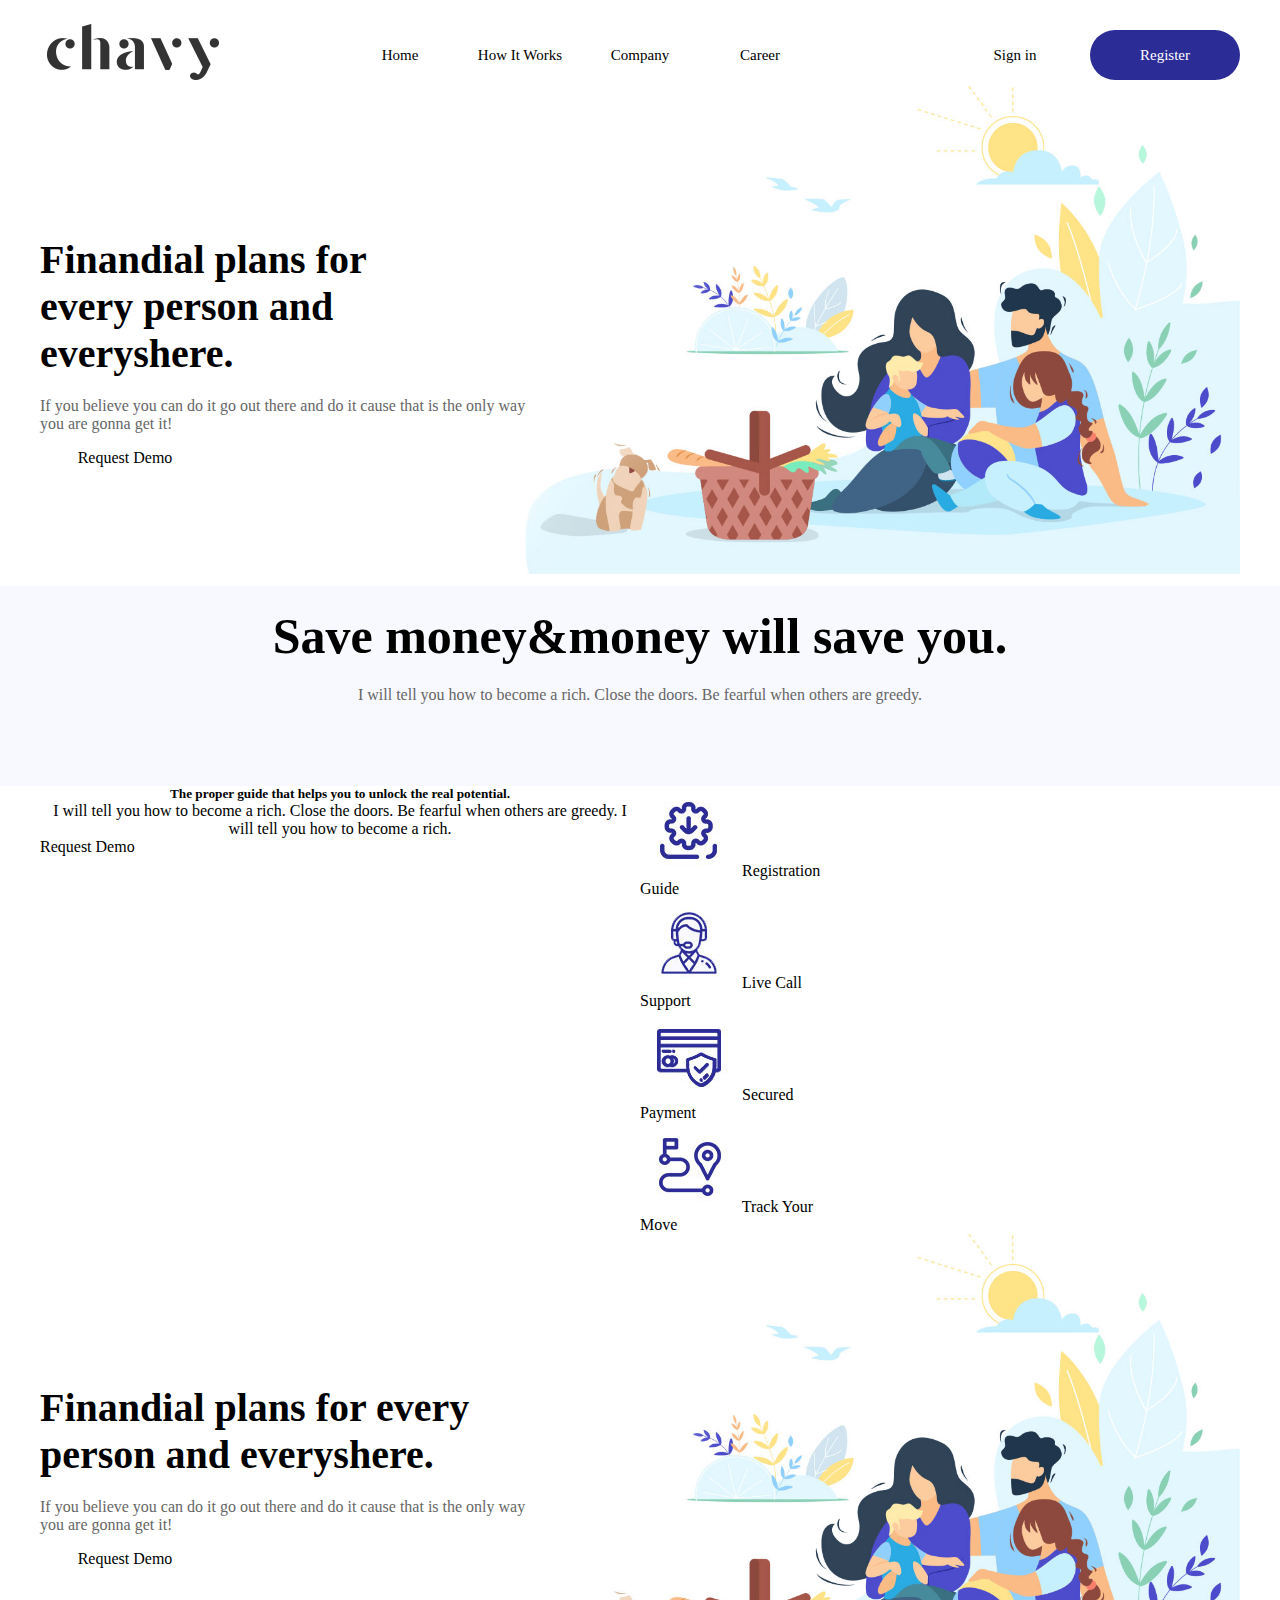
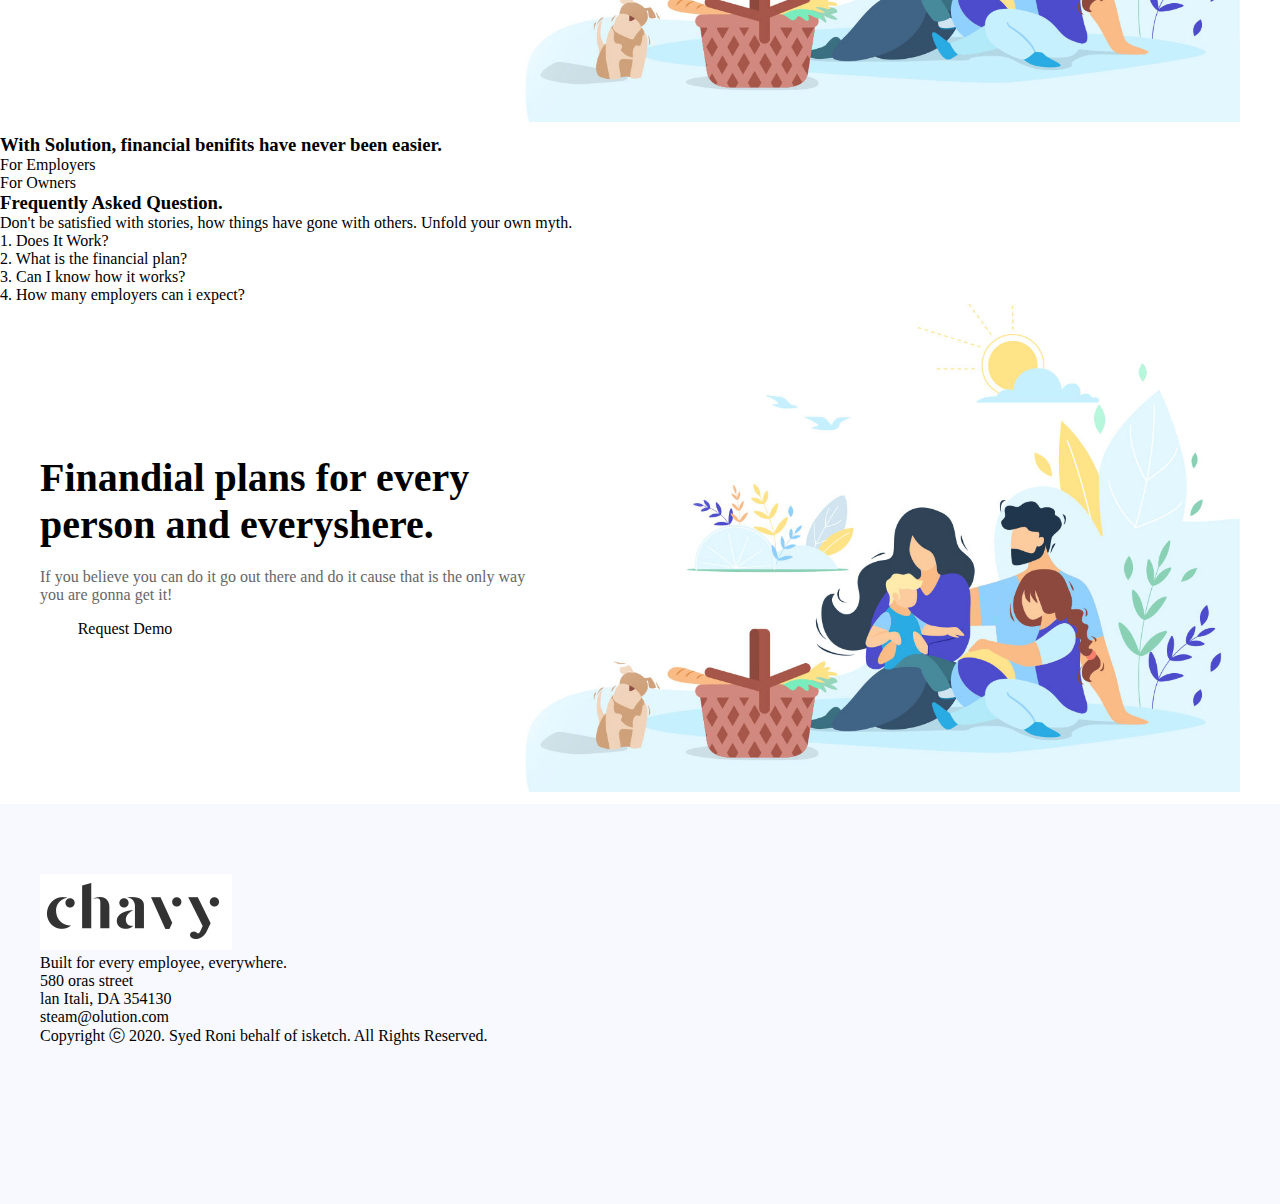
==== 02chavy/index.html @ aaeafa7c "chavy" ====
<!DOCTYPE html>
<html lang="ko">
<head>
	<meta http-equiv="X-UA-Compatible" content="IE=Edge">
	<meta charset="UTF-8">
	<title>chavy</title>
	<link rel="stylesheet" href="css/reset.css">
	<link rel="stylesheet" href="css/jquery.bxslider.css">
	<script src="js/jquery-3.1.1.min.js"></script>
	<script src="js/jquery.bxslider.js"></script>
	<script>
		$(document).ready(function(){
			$(".slider").bxSlider({
				auto:true,pager:false,controls:false,
			});
		});
	</script>
	<style>
		/*header*/
		header#header{width: 1200px;margin:0 auto;padding-top:15px;}
		.logo{width: 180px;background-image: url(images/logo.png);background-repeat:no-repeat;padding:0 auto;float:left;}
		.logo a{display:block;line-height:71px;text-indent:-9999px;}
		.gnb .menu{width: 600px;height: 50px;margin: 0 auto;float:left;margin-left:120px;}
		.gnb .menu li{float:left;width: 20%;font-size:15px;}
		.gnb .menu,.gnb .login a{display:block; text-align:center; line-height:50px;}
		.gnb .menu,.gnb .login{padding-top:15px;}
		.gnb .login{width: 300px;float:left;}
		.gnb .login li{float:left;width:50%;height: 30px;font-size:15px;}
		.gnb ul .login li:last-child{margin-right:0;}
		.gnb .login a{width: 100%;height: 50px;display: block;text-align: center;line-height:50px;border-radius:35px;}
		.login .btnTwo{background:#2C2C96;color:white; }
		.gnb .menu li:hover{color:#fff; font-weight: bolder;text-decoration:underline }
		.gnb .login a:hover{background-color:#2C2C96;color:white;}
		.login a.btnTwo:active{background-color:red}
		
		/*bxslider*/
		.bx-wrapper{
	    -moz-box-shadow:none;-webkit-box-shadow: none; box-shadow:none; border:0 none;margin-bottom:0;}
	.sliderWrap img{/*이미지 수정 or 100% */}
	    .sliderWrap{}
	    .sliderWrap .txtWrap{width: 1200px;height: 500px;margin:0 auto;position: relative;}
	    .sliderWrap .slider li{overflow:hidden;}
	    .sliderWrap img{position: absolute;_left:50%;}
	    .sliderWrap .txt{position: absolute;top: 150px;width: 500px;}
	    .sliderWrap h3{font-size:2.5em;margin-bottom:20px;}
	    .sliderWrap .txt p{color:#666;}
	    .sliderWrap .txt a{width:170px;display:block;text-align:center;line-height:50px;border-radius:35px;}
	    .sliderWrap .txt a:hover{background-color:indigo;color:white;}

		/*style
	.visual{}
	.visual .view{width: 1100px; margin:0 auto; position: relative;height: 700px;}
	.visual .slider li{overflow:hidden;}
	.visual .slider img .img{position: absolute;left:50%;}
	.visual .visualTxt{position: absolute;top: 150px;width: 500px;}
	.vixual .visualTwt h3{font-size:2.5em;margin-bottom:20px;}
	.vixual .visualTwt p{margin-bottom:20px;}
	.vixual .visualTwt a{display:block;width: 200px;height: 60px;background:#f00;color:white;border-radius:40px;text-align: center;line-height: 60px;}

    div class="visual">
	<div class="slider">
		<li> <!-- W 100% -->
			<div class="view">
				<img src="" alt="" class="img">
				<div class="visualTxt">
					<h3></h3>
					<p></p>
					<a href="#" class=btn>request</a>
				</div>
			</div>
		</li>
		<li> <!-- W 100% -->
			<div class="view">
				<img src="" alt="" class="img">
			</div>
		</li>
	</div>
   </div> */
 

		
		/*sliderdown*/
		.sliderdown{width: 100%;height: 200px;background-color: #f8f9ff;margin:0 auto;top:0;}
		.sliderdown h5{font-size:50px;text-align: center;line-height: 100px}
		.sliderdown p{text-align: center;color:#666;}
		
		/*main*/
		.main{width: 1200px;margin:0 auto;}
		.main .maintxt{width: 600px;float:left;}
		.main .maintxt h5{text-align:center;}
		.main .maintxt p{text-align:center;}
		.main .mainimg{width: 600px;float:right;}
		.main .mainimg li{}
		.main .mainimg img{} 

		/*foorter*/
		.footer{width: 100%;height: 400px;background-color: #f8f9ff;}
		.footerWrap{width: 1200px;margin:0 auto;padding-top:70px;bottom:0;}
		.footerlogo{width: 600px;}
		.footermenu{width: 600px;}

	</style>
</head>
<body>
	<header id="header">
		<nav class="gnb clearfix">
			<h1 class="logo"><a href="#">chavy</a></h1>
			<ul class="menu clearfix">
				<li><a href="#">Home</a></li>
				<li><a href="#">How It Works</a></li>
				<li><a href="#">Company</a></li>
				<li><a href="#">Career</a></li>
			</ul>
			<ul class="login clearfix">
				<li><a href="#" class="btn">Sign in</a></li>
				<li><a href="#" class="btnTwo">Register</a></li>
			</ul>
		</nav>
	</header>
	
	<div class="sliderWrap">
		<ul class="slider">
			<li>
				<div class="txtWrap">
					<img src="images/bximg01.jpg" alt="">
					<div class="txt">
						<h3>Finandial plans for <br>every person and<br>everyshere.</h3>
						<p>If you believe you can do it go out there and do it cause that is the only way you are gonna get it!</p>
						<a href="#" class=>Request Demo</a>
					</div>
				</div>
			</li>	
			<li>
				<div class="txtWrap">
					<img src="images/bximg02.jpg" alt="">
					<div class="txt">
						<h3>A goal without plan<br> just a wish for you.</h3>
						<p>Go beyond thos paycheck with are solution to employees the guidanc they want.</p>
						<a href="#">Explore Product</a>
					</div>
				</div>
			</li>
			<li>
				<div class="txtWrap">
					<img src="images/bximg03.jpg" alt="">
					<div class="txt">
						<h3>Financial planning is about <br> more than just good advice <br> or investment retuns.</h3>
						<p>Go beyond the paycheck with solution to give your employees the guidance they want and need.</p>
						<a href="#">Request a Demo</a>
					</div>
				</div>
			</li>
		</ul>
	</div>

	


	<div class="sliderdown clearfix">
		<h5>Save money&money will save you.</h5>
		<p>I will tell you how to become a rich. Close the doors. Be fearful when others are greedy.</p>
	</div>

	<div class="main clearfix">
		<div class="maintxt">
			<h5>The proper guide that helps you to unlock the real potential.</h5>
			<p>I will tell you how to become a rich. Close the doors. Be fearful when others are greedy. I will tell you how to become a rich.</p>
			<div class="mainbtn"><a href="#">Request Demo</a></div>
		</div>
		<div class="mainimg">
			<ul class="clearfix">
				<li>
					<img src="images/icon01.jpg" alt="">
					<a href="#">Registration <br>Guide</a>
				</li>
				<li>
					<img src="images/icon02.jpg" alt="">
					<a href="#">Live Call <br> Support</a>
				</li>
				<li>
					<img src="images/icon03.jpg" alt="">
					<a href="#">Secured <br> Payment</a>
				</li>
				<li>
					<img src="images/icon04.jpg" alt="">
					<a href="#">Track Your <br> Move</a>
				</li>
			</ul>
		</div>
	</div>

	<div class="sliderWrap">
		<ul class="slider ">
			<li>
				<div class="txtWrap">
					<img src="images/bximg01.jpg" alt="">
					<div class="txt">
						<h3>Finandial plans for every person and everyshere.</h3>
						<p>If you believe you can do it go out there and do it cause that is the only way you are gonna get it!</p>
						<a href="#">Request Demo</a>
					</div>
				</div>
			</li>	
			<li>
				<div class="txtWrap">
					<img src="images/bximg02.jpg" alt="">
					<div class="txt">
						<h3>A goal without plan just a wish for you.</h3>
						<p>Go beyond thos paycheck with are solution to employees the guidanc they want.</p>
						<a href="#">Explore Product</a>
					</div>
				</div>
			</li>
			<li>
				<div class="txtWrap">
					<img src="images/bximg03.jpg" alt="">
					<div class="txt">
						<h3>Financial planning is about more than just good advice or investment retuns.</h3>
						<p>Go beyond the paycheck with solution to give your employees the guidance they want and need.</p>
						<a href="#">Request a Demo</a>
					</div>
				</div>
			</li>
		</ul>
	</div>

	<div class="mainTwo">
		<h3>With Solution, financial benifits have never been easier.</h3>
		<ul>
			<li><a href="#">For Employers</a></li>
			<li><a href="#">For Owners</a></li>
		</ul>
	</div>

	<div class="question">
		<h3>Frequently Asked Question.</h3>
		<p>Don't be satisfied with stories, how things have gone with others. Unfold your own myth.</p>
		<ul class="list">
			<li><a href="#">1. Does It Work?</a></li>
			<li><a hr ef="#">2. What is the financial plan?</a></li>
			<li><a href="#">3. Can I know how it works?</a></li>
			<li><a href="#">4. How many employers can i expect?</a></li>
		</ul>
	</div>

	<div class="sliderWrap">
		<ul class="slider ">
			<li>
				<div class="txtWrap">
					<img src="images/bximg01.jpg" alt="">
					<div class="txt">
						<h3>Finandial plans for every person and everyshere.</h3>
						<p>If you believe you can do it go out there and do it cause that is the only way you are gonna get it!</p>
						<a href="#">Request Demo</a>
					</div>
				</div>
			</li>	
			<li>
				<div class="txtWrap">
					<img src="images/bximg02.jpg" alt="">
					<div class="txt">
						<h3>A goal without plan just a wish for you.</h3>
						<p>Go beyond thos paycheck with are solution to employees the guidanc they want.</p>
						<a href="#">Explore Product</a>
					</div>
				</div>
			</li>
			<li>
				<div class="txtWrap">
					<img src="images/bximg03.jpg" alt="">
					<div class="txt">
						<h3>Financial planning is about more than just good advice or investment retuns.</h3>
						<p>Go beyond the paycheck with solution to give your employees the guidance they want and need.</p>
						<a href="#">Request a Demo</a>
					</div>
				</div>
			</li>
		</ul>
	</div>

	<div class="footer">
		<div class="footerWrap">
			<div class="footerlogo">
				<img src="images/logo.png" alt="">
				<p>Built for every employee, everywhere.</p>
				<p>580 oras street <br>
					lan Itali, DA 354130 <br>steam@olution.com </p>
			</div>
			<div class="footermemu">	

			</div>
			<div class="copy">
				<p>Copyright ⓒ 2020. Syed Roni behalf of isketch. All Rights Reserved.</p>
			</div>
		</div>	
	</div>
</body>
</html>
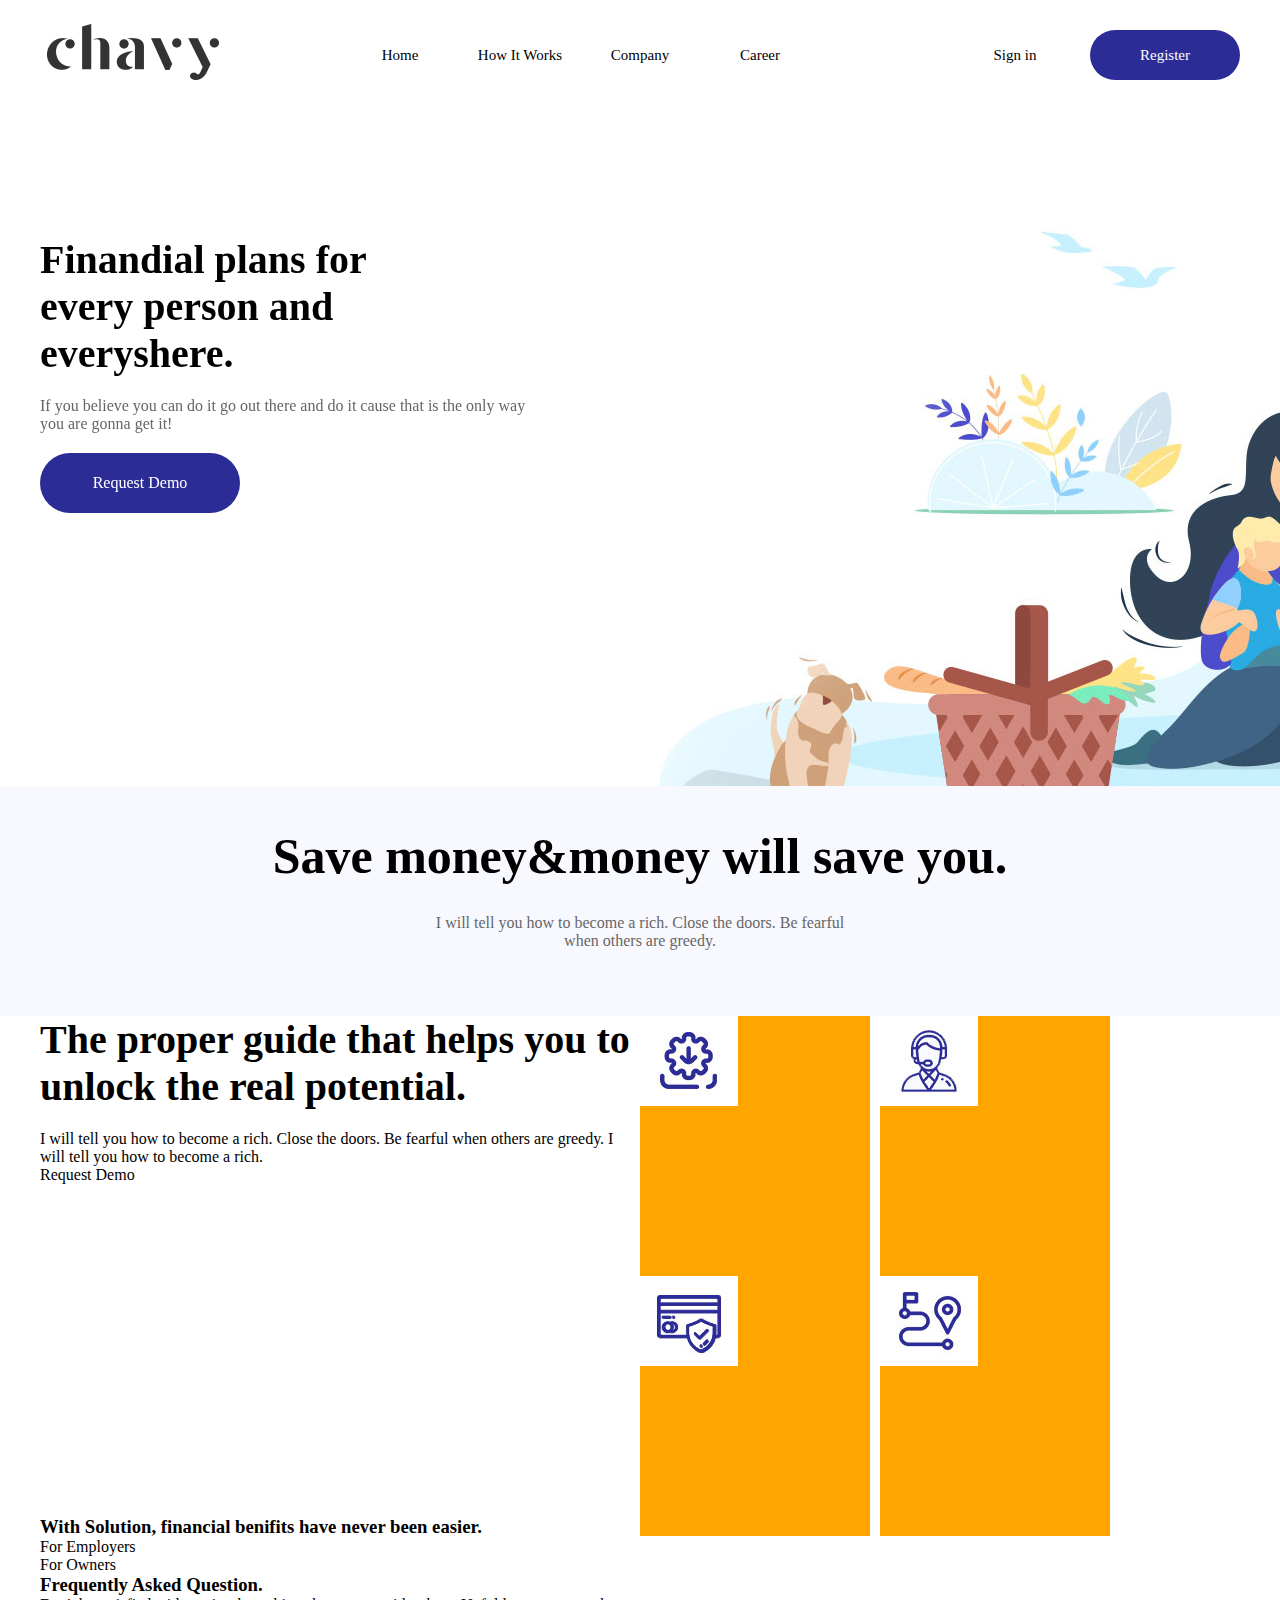
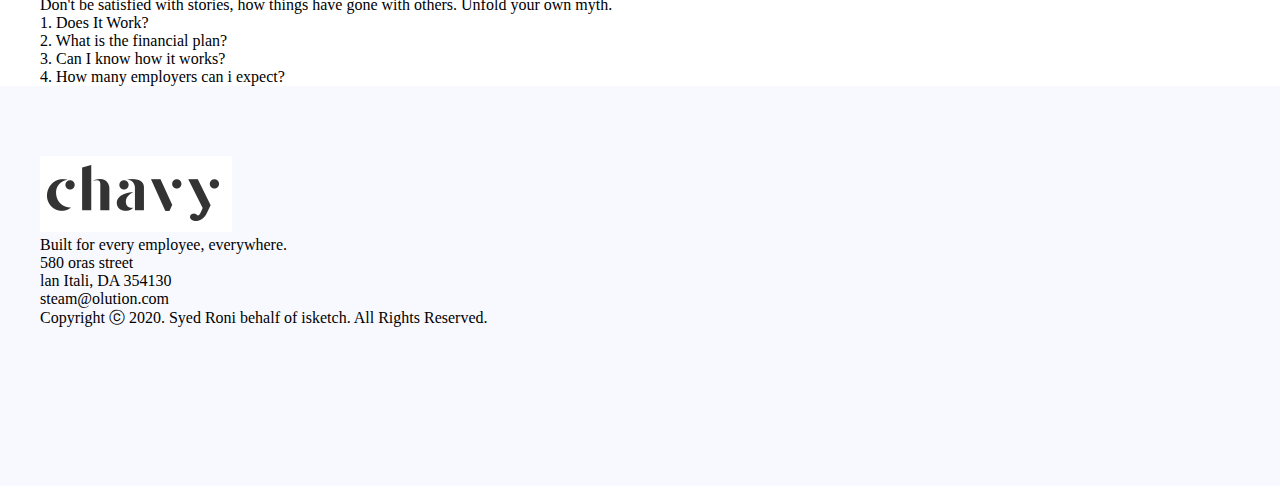
==== commit 2cfab2b8: "chavy" ====
--- a/02chavy/index.html
+++ b/02chavy/index.html
@@ -36,62 +36,37 @@
 		/*bxslider*/
 		.bx-wrapper{
 	    -moz-box-shadow:none;-webkit-box-shadow: none; box-shadow:none; border:0 none;margin-bottom:0;}
-	.sliderWrap img{/*이미지 수정 or 100% */}
 	    .sliderWrap{}
-	    .sliderWrap .txtWrap{width: 1200px;height: 500px;margin:0 auto;position: relative;}
+	    .sliderWrap .txtWrap{width: 1200px;height: 700px;margin:0 auto;position: relative;}
 	    .sliderWrap .slider li{overflow:hidden;}
-	    .sliderWrap img{position: absolute;_left:50%;}
+	    .sliderWrap img{position: absolute;left:50%;}
 	    .sliderWrap .txt{position: absolute;top: 150px;width: 500px;}
-	    .sliderWrap h3{font-size:2.5em;margin-bottom:20px;}
-	    .sliderWrap .txt p{color:#666;}
-	    .sliderWrap .txt a{width:170px;display:block;text-align:center;line-height:50px;border-radius:35px;}
-	    .sliderWrap .txt a:hover{background-color:indigo;color:white;}
-
-		/*style
-	.visual{}
-	.visual .view{width: 1100px; margin:0 auto; position: relative;height: 700px;}
-	.visual .slider li{overflow:hidden;}
-	.visual .slider img .img{position: absolute;left:50%;}
-	.visual .visualTxt{position: absolute;top: 150px;width: 500px;}
-	.vixual .visualTwt h3{font-size:2.5em;margin-bottom:20px;}
-	.vixual .visualTwt p{margin-bottom:20px;}
-	.vixual .visualTwt a{display:block;width: 200px;height: 60px;background:#f00;color:white;border-radius:40px;text-align: center;line-height: 60px;}
-
-    div class="visual">
-	<div class="slider">
-		<li> <!-- W 100% -->
-			<div class="view">
-				<img src="" alt="" class="img">
-				<div class="visualTxt">
-					<h3></h3>
-					<p></p>
-					<a href="#" class=btn>request</a>
-				</div>
-			</div>
-		</li>
-		<li> <!-- W 100% -->
-			<div class="view">
-				<img src="" alt="" class="img">
-			</div>
-		</li>
-	</div>
-   </div> */
- 
-
+	    .sliderWrap .txt h3{font-size:2.5em;margin-bottom:20px;}
+	    .sliderWrap .txt p{margin-bottom:20px; color:#666;}
+	    .sliderWrap .txt a{display:block; width: 200px;height: 60px;background:#2C2C96;color:white;border-radius:40px;text-align:center;line-height:60px;}
+	    .sliderWrap .txt a:hover{background:red;color:white}
 		
 		/*sliderdown*/
-		.sliderdown{width: 100%;height: 200px;background-color: #f8f9ff;margin:0 auto;top:0;}
-		.sliderdown h5{font-size:50px;text-align: center;line-height: 100px}
+		.sliderdown{width: 100%;height: 230px;background-color: #f8f9ff;margin:0 auto;top:0;}
+		.sdTxt{width: 1200px;height: 200px;margin:0 auto;padding-top:20px;}
+		.sliderdown h5{font-size:50px;text-align: center;line-height: 100px;margin-bottom:8px;}
 		.sliderdown p{text-align: center;color:#666;}
 		
 		/*main*/
-		.main{width: 1200px;margin:0 auto;}
-		.main .maintxt{width: 600px;float:left;}
-		.main .maintxt h5{text-align:center;}
-		.main .maintxt p{text-align:center;}
-		.main .mainimg{width: 600px;float:right;}
-		.main .mainimg li{}
-		.main .mainimg img{} 
+		.main{width: 1200px;height: 500px;margin:0 auto;position: relative;}
+		.main .mainTxt{width: 600px;height: 500px;position: absolute;top:50%;margin-top:-250px;}
+		.main .mainTxt h5{font-size:2.5em;margin-bottom:20px;}
+		.main .mainTxt p{}
+		.main .mainImg{width: 600px;height: 500px;position: absolute;right:0px}
+		.main .mainImg ul li{float: left;margin-right:10px;width:230px;height: 260px;background:orange;}
+
+		.main .mainImg img{position: absolute;} 
+
+		/*mainTwo*/
+		.mainTwo{width:1200px;margin:0 auto;}
+
+		/*question*/
+		.question{width: 1200px;margin:0 auto;}
 
 		/*foorter*/
 		.footer{width: 100%;height: 400px;background-color: #f8f9ff;}
@@ -153,21 +128,20 @@
 		</ul>
 	</div>
 
-	
-
-
-	<div class="sliderdown clearfix">
-		<h5>Save money&money will save you.</h5>
-		<p>I will tell you how to become a rich. Close the doors. Be fearful when others are greedy.</p>
-	</div>
-
-	<div class="main clearfix">
-		<div class="maintxt">
+	<div class="sliderdown">
+		<div class="sdTxt">
+			<h5>Save money&money will save you.</h5>
+			<p>I will tell you how to become a rich. Close the doors. Be fearful <br> when others are greedy.</p>
+		</div>
+	</div>
+
+	<div class="main">
+		<div class="mainTxt">
 			<h5>The proper guide that helps you to unlock the real potential.</h5>
 			<p>I will tell you how to become a rich. Close the doors. Be fearful when others are greedy. I will tell you how to become a rich.</p>
 			<div class="mainbtn"><a href="#">Request Demo</a></div>
 		</div>
-		<div class="mainimg">
+		<div class="mainImg">
 			<ul class="clearfix">
 				<li>
 					<img src="images/icon01.jpg" alt="">
@@ -187,41 +161,6 @@
 				</li>
 			</ul>
 		</div>
-	</div>
-
-	<div class="sliderWrap">
-		<ul class="slider ">
-			<li>
-				<div class="txtWrap">
-					<img src="images/bximg01.jpg" alt="">
-					<div class="txt">
-						<h3>Finandial plans for every person and everyshere.</h3>
-						<p>If you believe you can do it go out there and do it cause that is the only way you are gonna get it!</p>
-						<a href="#">Request Demo</a>
-					</div>
-				</div>
-			</li>	
-			<li>
-				<div class="txtWrap">
-					<img src="images/bximg02.jpg" alt="">
-					<div class="txt">
-						<h3>A goal without plan just a wish for you.</h3>
-						<p>Go beyond thos paycheck with are solution to employees the guidanc they want.</p>
-						<a href="#">Explore Product</a>
-					</div>
-				</div>
-			</li>
-			<li>
-				<div class="txtWrap">
-					<img src="images/bximg03.jpg" alt="">
-					<div class="txt">
-						<h3>Financial planning is about more than just good advice or investment retuns.</h3>
-						<p>Go beyond the paycheck with solution to give your employees the guidance they want and need.</p>
-						<a href="#">Request a Demo</a>
-					</div>
-				</div>
-			</li>
-		</ul>
 	</div>
 
 	<div class="mainTwo">
@@ -243,41 +182,6 @@
 		</ul>
 	</div>
 
-	<div class="sliderWrap">
-		<ul class="slider ">
-			<li>
-				<div class="txtWrap">
-					<img src="images/bximg01.jpg" alt="">
-					<div class="txt">
-						<h3>Finandial plans for every person and everyshere.</h3>
-						<p>If you believe you can do it go out there and do it cause that is the only way you are gonna get it!</p>
-						<a href="#">Request Demo</a>
-					</div>
-				</div>
-			</li>	
-			<li>
-				<div class="txtWrap">
-					<img src="images/bximg02.jpg" alt="">
-					<div class="txt">
-						<h3>A goal without plan just a wish for you.</h3>
-						<p>Go beyond thos paycheck with are solution to employees the guidanc they want.</p>
-						<a href="#">Explore Product</a>
-					</div>
-				</div>
-			</li>
-			<li>
-				<div class="txtWrap">
-					<img src="images/bximg03.jpg" alt="">
-					<div class="txt">
-						<h3>Financial planning is about more than just good advice or investment retuns.</h3>
-						<p>Go beyond the paycheck with solution to give your employees the guidance they want and need.</p>
-						<a href="#">Request a Demo</a>
-					</div>
-				</div>
-			</li>
-		</ul>
-	</div>
-
 	<div class="footer">
 		<div class="footerWrap">
 			<div class="footerlogo">
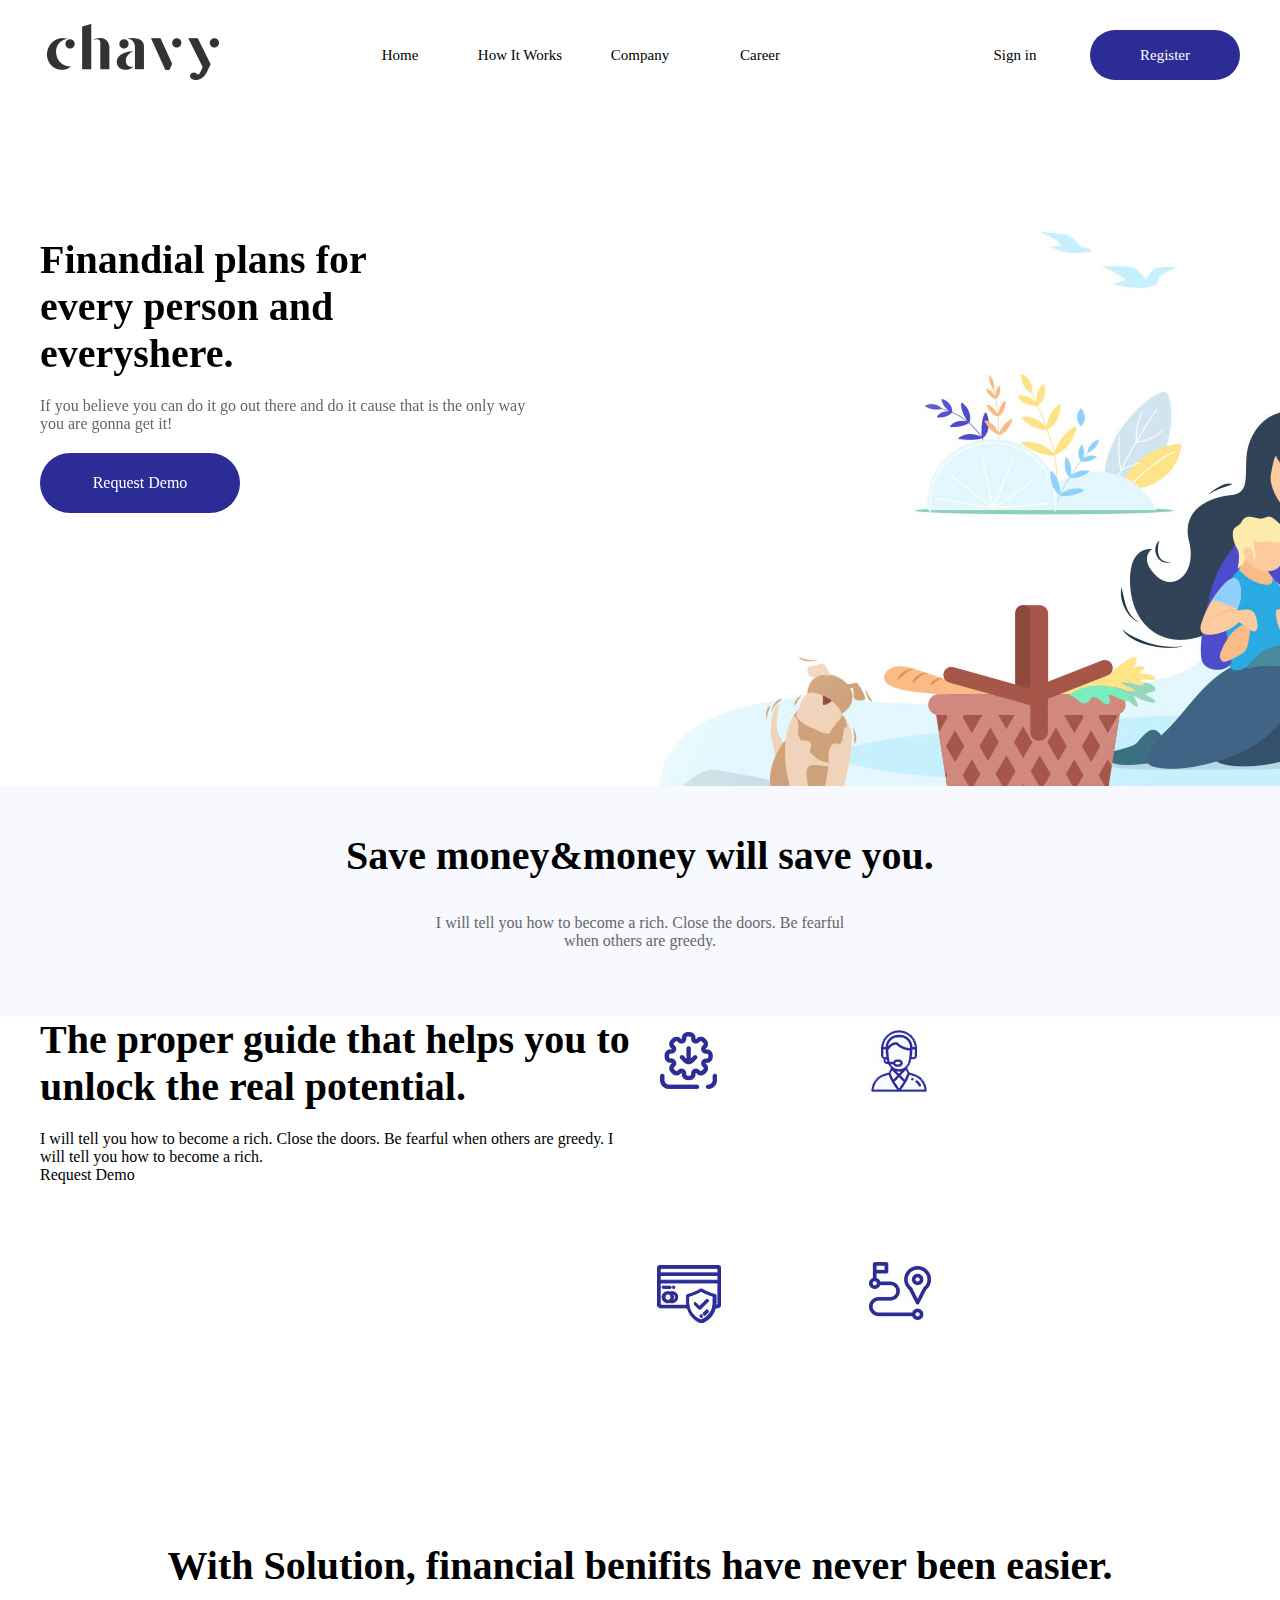
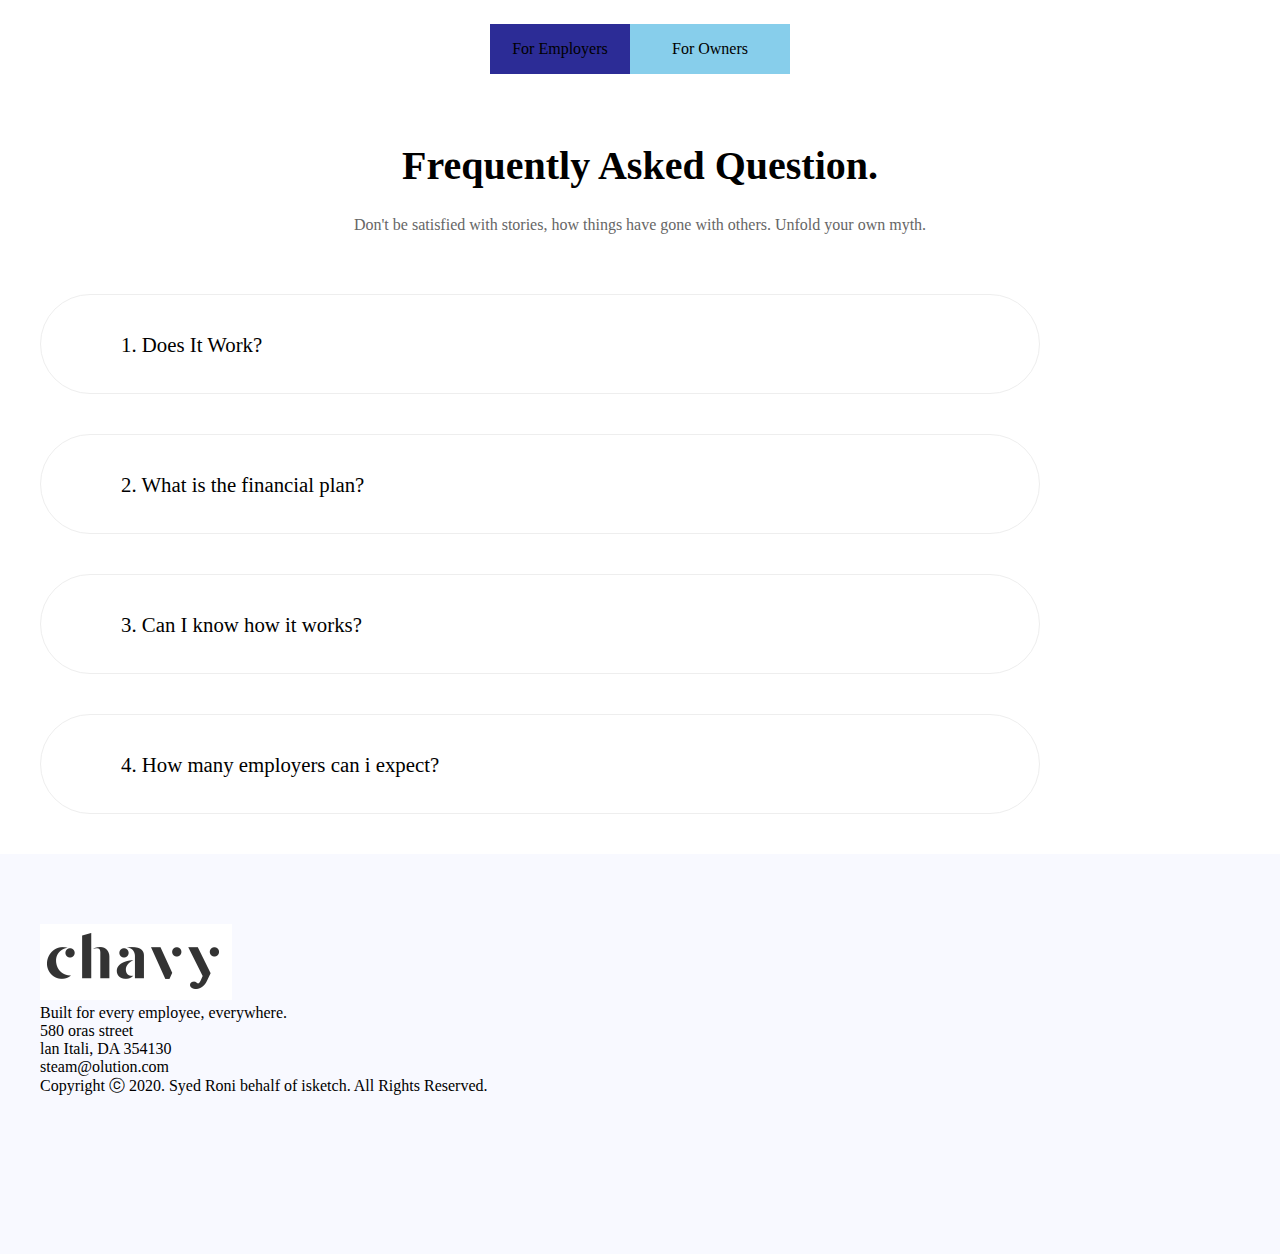
==== commit fa163afb: "chavy" ====
--- a/02chavy/index.html
+++ b/02chavy/index.html
@@ -30,7 +30,7 @@
 		.gnb .login a{width: 100%;height: 50px;display: block;text-align: center;line-height:50px;border-radius:35px;}
 		.login .btnTwo{background:#2C2C96;color:white; }
 		.gnb .menu li:hover{color:#fff; font-weight: bolder;text-decoration:underline }
-		.gnb .login a:hover{background-color:#2C2C96;color:white;}
+		.gnb .login a:hover{background:#2C2C96;color:white;}
 		.login a.btnTwo:active{background-color:red}
 		
 		/*bxslider*/
@@ -49,24 +49,34 @@
 		/*sliderdown*/
 		.sliderdown{width: 100%;height: 230px;background-color: #f8f9ff;margin:0 auto;top:0;}
 		.sdTxt{width: 1200px;height: 200px;margin:0 auto;padding-top:20px;}
-		.sliderdown h5{font-size:50px;text-align: center;line-height: 100px;margin-bottom:8px;}
+		.sliderdown h3{font-size:40px;text-align: center;line-height: 100px;margin-bottom:8px;}
 		.sliderdown p{text-align: center;color:#666;}
 		
 		/*main*/
 		.main{width: 1200px;height: 500px;margin:0 auto;position: relative;}
 		.main .mainTxt{width: 600px;height: 500px;position: absolute;top:50%;margin-top:-250px;}
-		.main .mainTxt h5{font-size:2.5em;margin-bottom:20px;}
+		.main .mainTxt h3{font-size:2.5em;margin-bottom:20px;}
 		.main .mainTxt p{}
-		.main .mainImg{width: 600px;height: 500px;position: absolute;right:0px}
-		.main .mainImg ul li{float: left;margin-right:10px;width:230px;height: 260px;background:orange;}
-
+		.main .mainImg{width: 600px;height: 500px;position: absolute;right:0;}
+		.main .mainImg ul li{float:left;margin-right:10px;width: 200px;height: 230px;}
+		.main .mainTmg ul a{width: 200px;height:230px;display: block;text-align: center;line-height:50px;} 
 		.main .mainImg img{position: absolute;} 
 
 		/*mainTwo*/
-		.mainTwo{width:1200px;margin:0 auto;}
+		.mainTwo{width:1200px;height: 200px;margin:0 auto;position: relative;}
+		.mainTwo h3{font-size:40px;text-align: center;line-height: 100px;margin-bottom:8px;}
+		.mainTwo .mtBtn{width: 300px;height: 50px;position: absolute;left:50%;margin-left:-150px;background:skyblue;}
+		.mainTwo li{float:left;margin-right:10px}
+		.mainTwo a{width: 140px;height: 50px;text-align:center;line-height:50px;display: block;border-radius:25px;}
+		.mainTwo .mtBtnOne{background:#2C2C96;color:white;}
 
 		/*question*/
 		.question{width: 1200px;margin:0 auto;}
+		.question h3{font-size:40px;text-align: center;line-height: 100px;margin-bottom:;}
+		.question p{text-align: center;color:#666;margin-bottom:60px;}
+		.question li{margin-bottom:40px;}
+		.question a{width: 1000px;height: 100px;display: block;line-height:100px;border-radius:50px;font-size:1.3em;padding-left:80px;border:1px solid #eee;}
+		.question a:hover{box-shadow:0 0 20px #eee;}
 
 		/*foorter*/
 		.footer{width: 100%;height: 400px;background-color: #f8f9ff;}
@@ -130,14 +140,14 @@
 
 	<div class="sliderdown">
 		<div class="sdTxt">
-			<h5>Save money&money will save you.</h5>
+			<h3>Save money&money will save you.</h3>
 			<p>I will tell you how to become a rich. Close the doors. Be fearful <br> when others are greedy.</p>
 		</div>
 	</div>
 
-	<div class="main">
+	<div class="main clearfix">
 		<div class="mainTxt">
-			<h5>The proper guide that helps you to unlock the real potential.</h5>
+			<h3>The proper guide that helps you to unlock the real potential.</h3>
 			<p>I will tell you how to become a rich. Close the doors. Be fearful when others are greedy. I will tell you how to become a rich.</p>
 			<div class="mainbtn"><a href="#">Request Demo</a></div>
 		</div>
@@ -165,8 +175,8 @@
 
 	<div class="mainTwo">
 		<h3>With Solution, financial benifits have never been easier.</h3>
-		<ul>
-			<li><a href="#">For Employers</a></li>
+		<ul class="mtBtn clearfix">
+			<li class="mtBtnOne"><a href="#">For Employers</a></li>
 			<li><a href="#">For Owners</a></li>
 		</ul>
 	</div>
@@ -176,7 +186,7 @@
 		<p>Don't be satisfied with stories, how things have gone with others. Unfold your own myth.</p>
 		<ul class="list">
 			<li><a href="#">1. Does It Work?</a></li>
-			<li><a hr ef="#">2. What is the financial plan?</a></li>
+			<li><a href="#">2. What is the financial plan?</a></li>
 			<li><a href="#">3. Can I know how it works?</a></li>
 			<li><a href="#">4. How many employers can i expect?</a></li>
 		</ul>
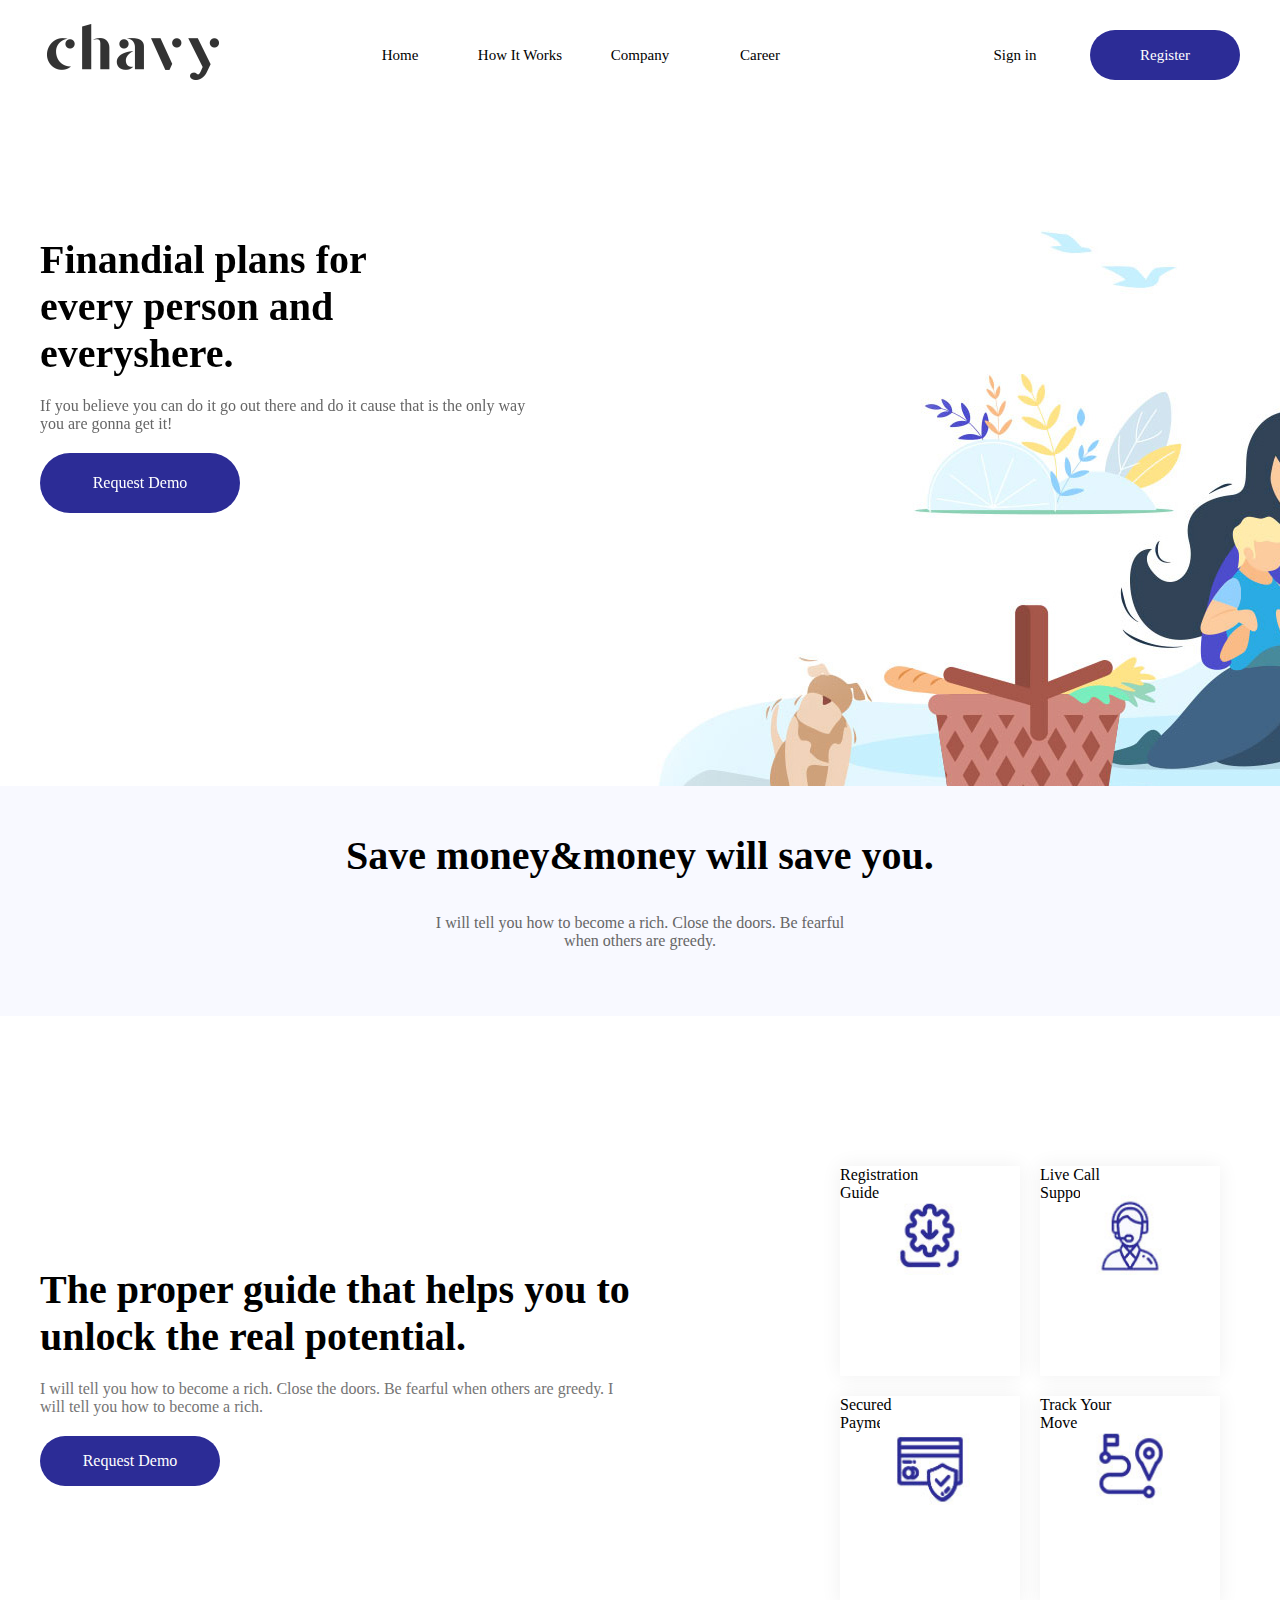
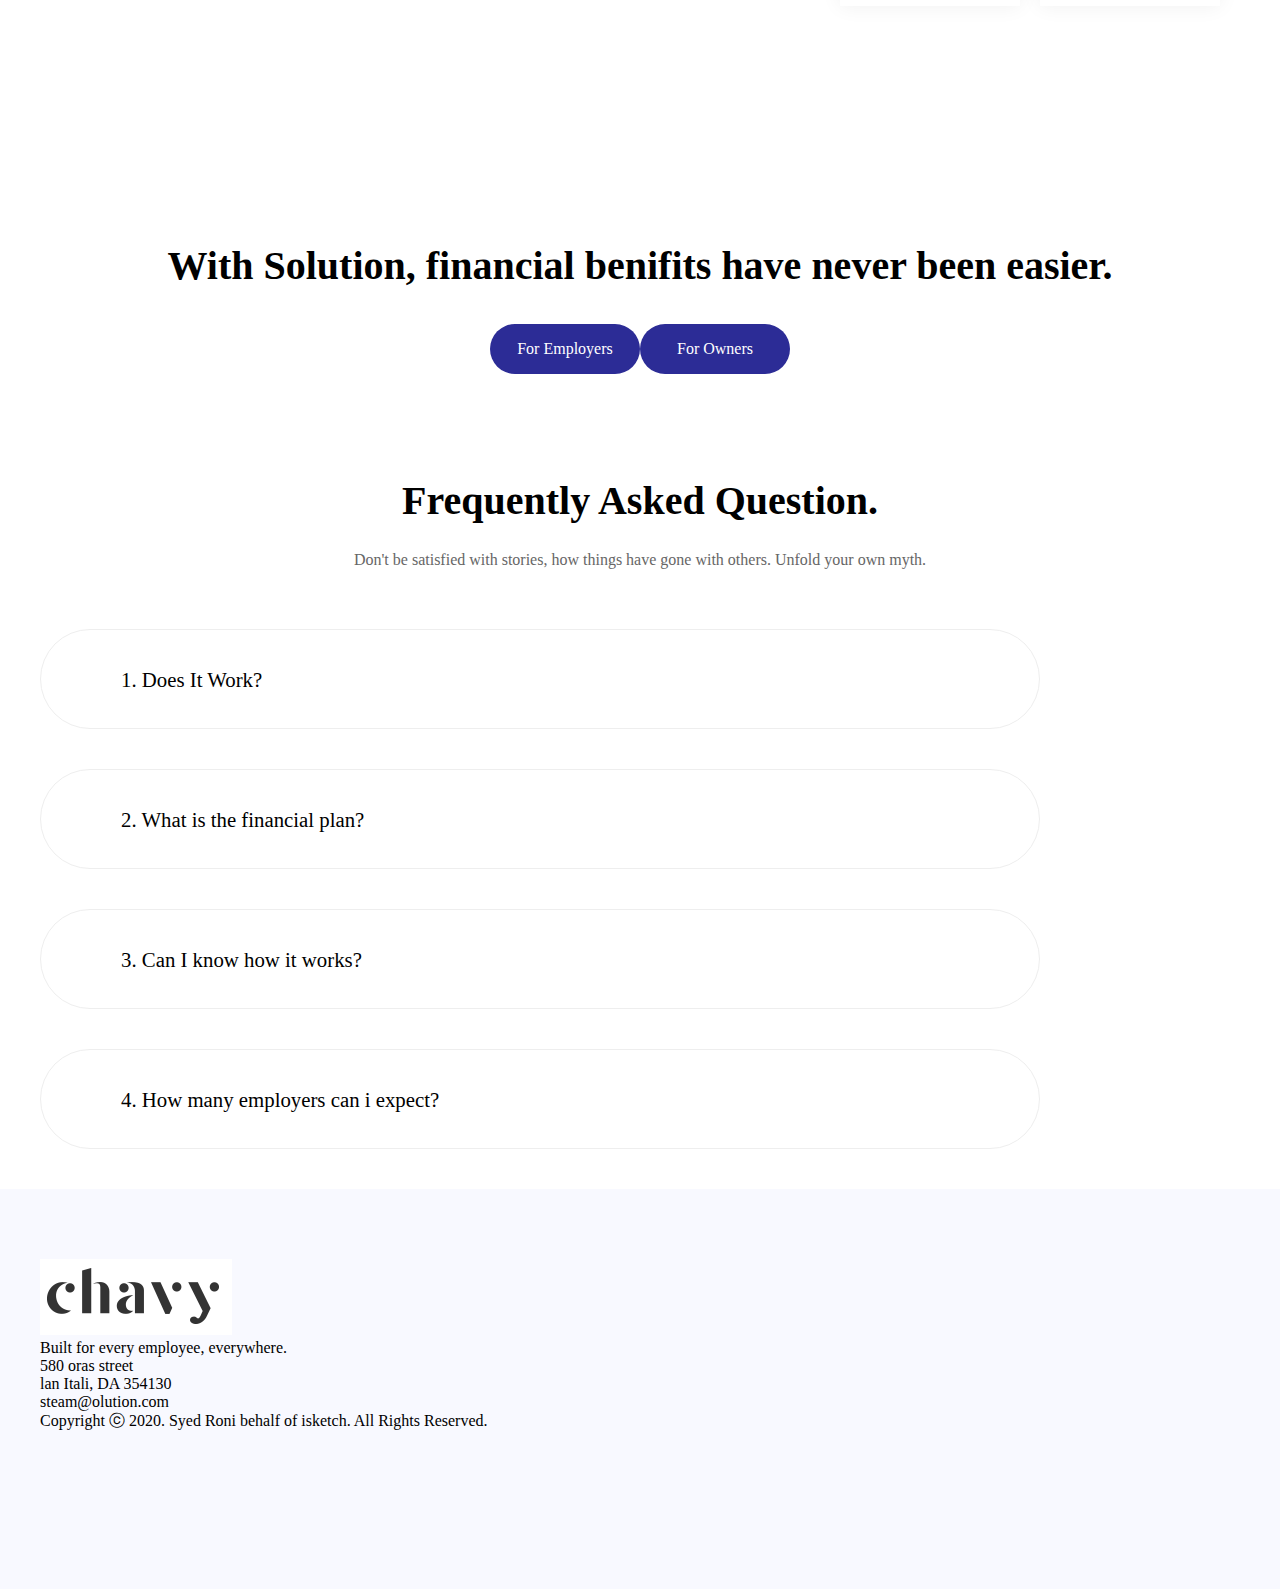
==== commit 4a962f0a: "chavy" ====
--- a/02chavy/index.html
+++ b/02chavy/index.html
@@ -53,22 +53,24 @@
 		.sliderdown p{text-align: center;color:#666;}
 		
 		/*main*/
-		.main{width: 1200px;height: 500px;margin:0 auto;position: relative;}
-		.main .mainTxt{width: 600px;height: 500px;position: absolute;top:50%;margin-top:-250px;}
+		.main{width: 1200px;height: 500px;margin:0 auto;position: relative;margin-top:150px;margin-bottom:150px;}
+		.main .mainTxt{width: 600px;height: 300px;position: absolute;top:50%;margin-top:-150px;}
 		.main .mainTxt h3{font-size:2.5em;margin-bottom:20px;}
-		.main .mainTxt p{}
-		.main .mainImg{width: 600px;height: 500px;position: absolute;right:0;}
-		.main .mainImg ul li{float:left;margin-right:10px;width: 200px;height: 230px;}
-		.main .mainTmg ul a{width: 200px;height:230px;display: block;text-align: center;line-height:50px;} 
-		.main .mainImg img{position: absolute;} 
+		.main .mainTxt p{color:#747474;margin-bottom:20px;}
+		.main .mainTxt a{width:180px;height: 50px;display:block;text-align:center;line-height:50px;background:#2C2C96;color:white;border-radius:25px;}
+		.main .mainImg{width: 400px;height: 500px;position: absolute;right:0;}
+		.main .mainImg li{float:left;margin-right:20px;margin-bottom:20px;width:180px;height: 210px;position: relative;box-shadow:0 0 20px #F0F0F0;}
+		.main .mainTmg a{width: 190px;height:210px;display: block;text-align: center;line-height:-150px;position: absolute;left:50%;margin-left:-95px;top:60px;} 
+		.main .mainImg img{width:100px;height: 100px;position: absolute;top:20px;left:50%;margin-left:-50px;} 
 
 		/*mainTwo*/
-		.mainTwo{width:1200px;height: 200px;margin:0 auto;position: relative;}
+		.mainTwo{width:1200px;height: 200px;margin:0 auto;position: relative;margin-bottom:35px;}
 		.mainTwo h3{font-size:40px;text-align: center;line-height: 100px;margin-bottom:8px;}
-		.mainTwo .mtBtn{width: 300px;height: 50px;position: absolute;left:50%;margin-left:-150px;background:skyblue;}
-		.mainTwo li{float:left;margin-right:10px}
-		.mainTwo a{width: 140px;height: 50px;text-align:center;line-height:50px;display: block;border-radius:25px;}
-		.mainTwo .mtBtnOne{background:#2C2C96;color:white;}
+		.mainTwo .mtBtn{width: 300px;height: 50px;position: absolute;left:50%;margin-left:-150px;}
+		.mainTwo li{float:left;}
+		.mainTwo li:last-child{margin-right:0;}
+		.mainTwo a{width: 150px;height: 50px;text-align:center;line-height:50px;display: block;border-radius:25px;background:#2C2C96;color:white;}
+		.mainTwo a .mtBtnTwo{background: #eee;}
 
 		/*question*/
 		.question{width: 1200px;margin:0 auto;}
@@ -146,13 +148,13 @@
 	</div>
 
 	<div class="main clearfix">
-		<div class="mainTxt">
+		<div class="mainTxt clearfix">
 			<h3>The proper guide that helps you to unlock the real potential.</h3>
 			<p>I will tell you how to become a rich. Close the doors. Be fearful when others are greedy. I will tell you how to become a rich.</p>
 			<div class="mainbtn"><a href="#">Request Demo</a></div>
 		</div>
 		<div class="mainImg">
-			<ul class="clearfix">
+			<ul class="">
 				<li>
 					<img src="images/icon01.jpg" alt="">
 					<a href="#">Registration <br>Guide</a>
@@ -176,8 +178,8 @@
 	<div class="mainTwo">
 		<h3>With Solution, financial benifits have never been easier.</h3>
 		<ul class="mtBtn clearfix">
-			<li class="mtBtnOne"><a href="#">For Employers</a></li>
-			<li><a href="#">For Owners</a></li>
+			<li><a href="#">For Employers</a></li>
+			<li><a class="mtBtnTwo" href="#">For Owners</a></li>
 		</ul>
 	</div>
 
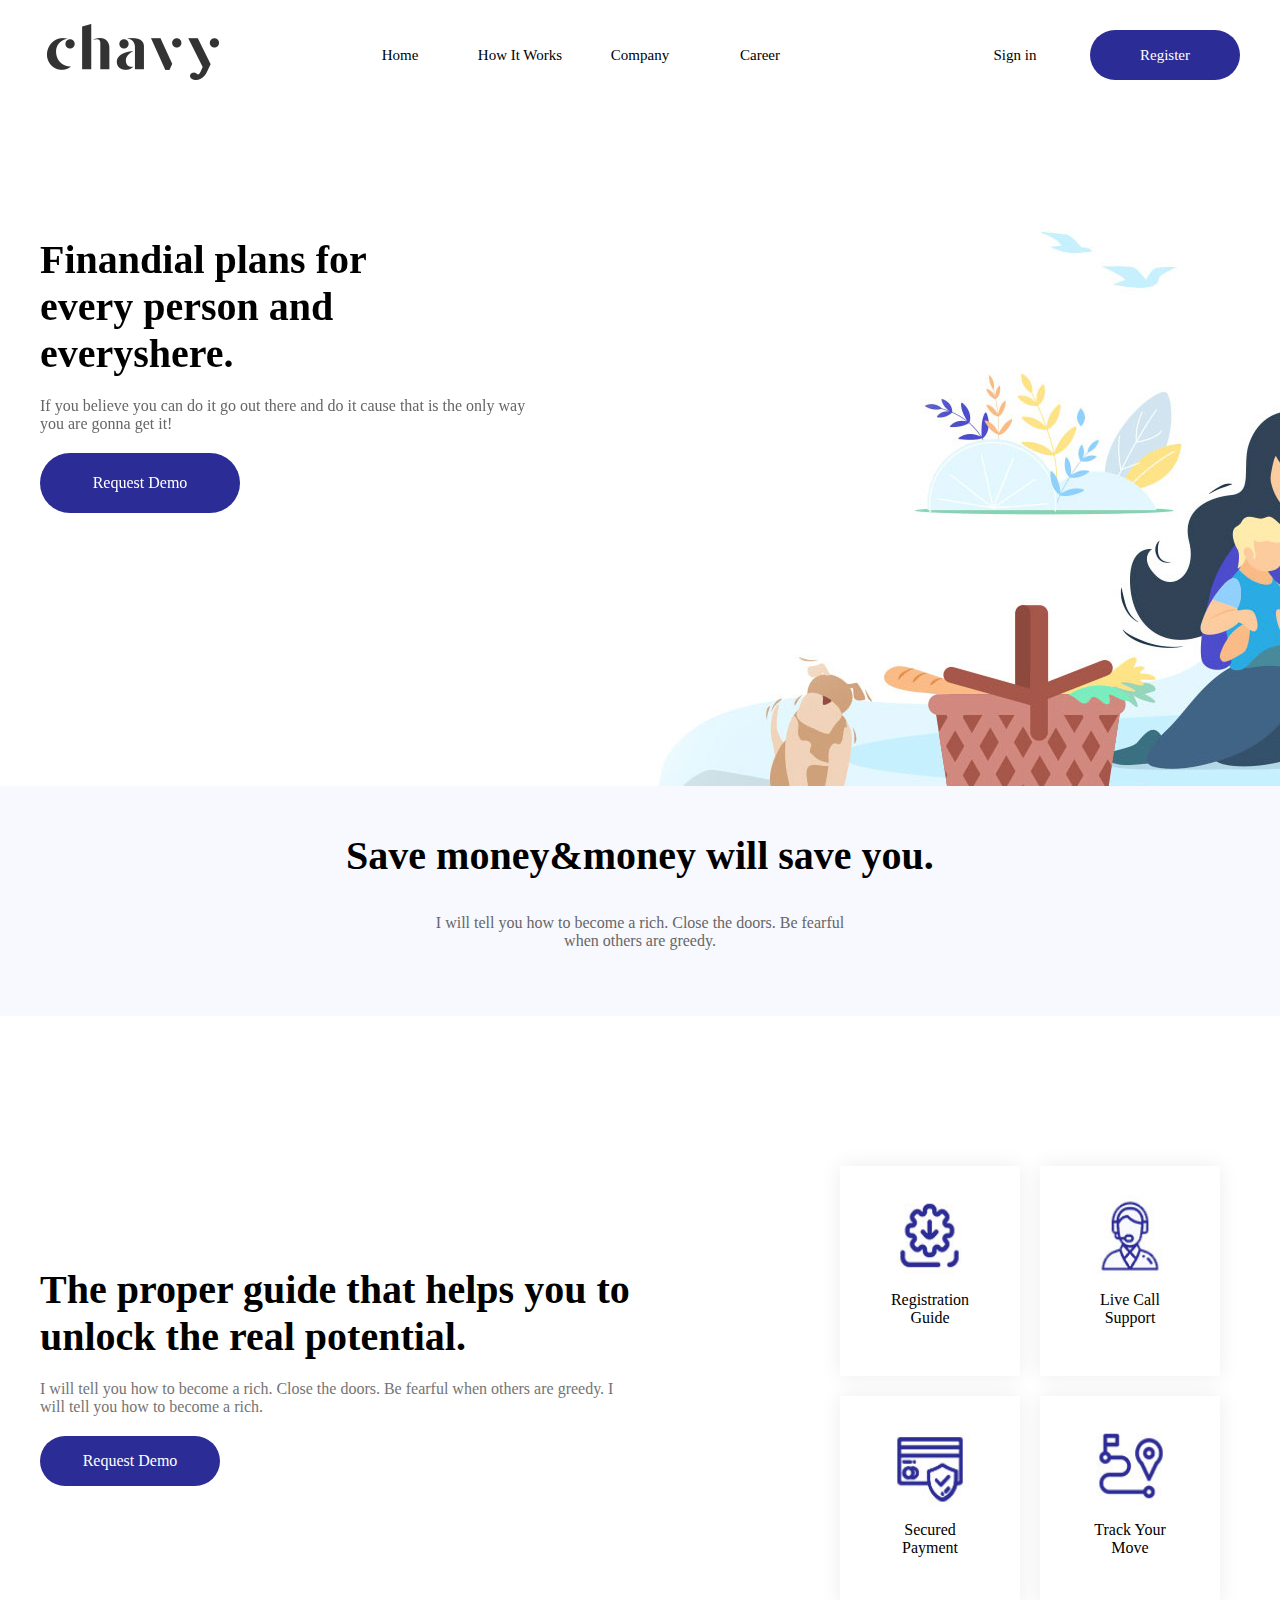
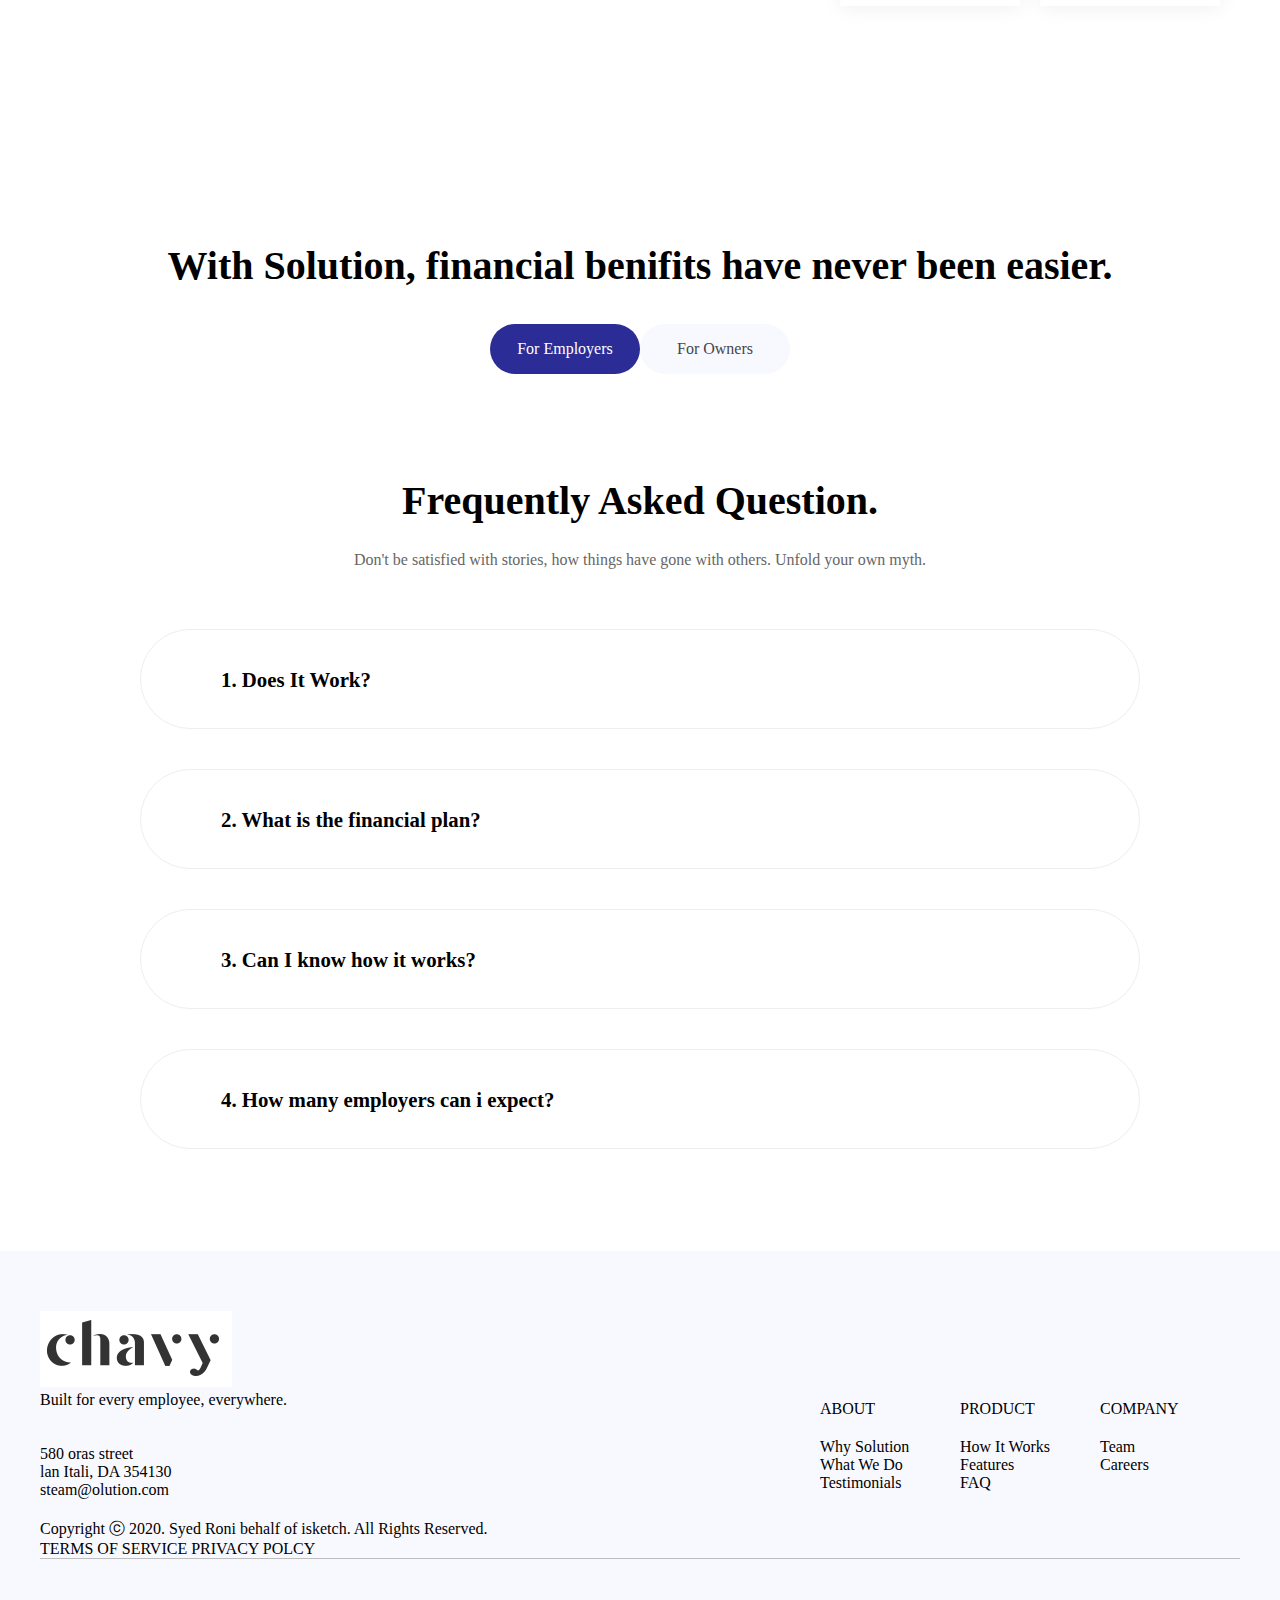
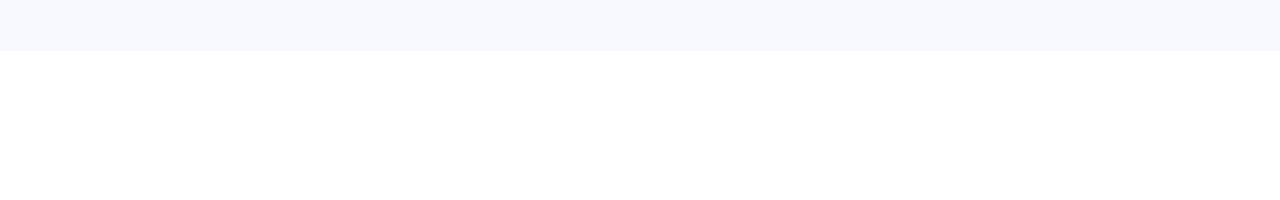
==== commit cbfce5ab: "chavy" ====
--- a/02chavy/index.html
+++ b/02chavy/index.html
@@ -59,8 +59,8 @@
 		.main .mainTxt p{color:#747474;margin-bottom:20px;}
 		.main .mainTxt a{width:180px;height: 50px;display:block;text-align:center;line-height:50px;background:#2C2C96;color:white;border-radius:25px;}
 		.main .mainImg{width: 400px;height: 500px;position: absolute;right:0;}
-		.main .mainImg li{float:left;margin-right:20px;margin-bottom:20px;width:180px;height: 210px;position: relative;box-shadow:0 0 20px #F0F0F0;}
-		.main .mainTmg a{width: 190px;height:210px;display: block;text-align: center;line-height:-150px;position: absolute;left:50%;margin-left:-95px;top:60px;} 
+		.main .mainImg li{float:left;margin-right:20px;margin-bottom:20px;width:180px;height: 210px;position: relative;box-shadow:0 0 20px #EDEDEF;}
+		.main .mainImg p{text-align: center;margin-top:125px;} 
 		.main .mainImg img{width:100px;height: 100px;position: absolute;top:20px;left:50%;margin-left:-50px;} 
 
 		/*mainTwo*/
@@ -68,23 +68,29 @@
 		.mainTwo h3{font-size:40px;text-align: center;line-height: 100px;margin-bottom:8px;}
 		.mainTwo .mtBtn{width: 300px;height: 50px;position: absolute;left:50%;margin-left:-150px;}
 		.mainTwo li{float:left;}
-		.mainTwo li:last-child{margin-right:0;}
-		.mainTwo a{width: 150px;height: 50px;text-align:center;line-height:50px;display: block;border-radius:25px;background:#2C2C96;color:white;}
-		.mainTwo a .mtBtnTwo{background: #eee;}
+		.mainTwo a{width: 150px;height: 50px;text-align:center;line-height:50px;display: block;border-radius:25px;}
+		.mainTwo .mtBtnOne{background:#2C2C96;color:white;}
+		.mainTwo .mtBtnTwo{background:#F8F9FF;color:#464747;}
+		
 
 		/*question*/
-		.question{width: 1200px;margin:0 auto;}
+		.question{width: 1200px;height: 800px;margin:0 auto;position: relative;}
+		.question .list{width: 1000px;position: absolute;left:50%;margin-left:-500px;}
 		.question h3{font-size:40px;text-align: center;line-height: 100px;margin-bottom:;}
 		.question p{text-align: center;color:#666;margin-bottom:60px;}
-		.question li{margin-bottom:40px;}
+		.question li{margin-bottom:40px;font-weight:bold;}
 		.question a{width: 1000px;height: 100px;display: block;line-height:100px;border-radius:50px;font-size:1.3em;padding-left:80px;border:1px solid #eee;}
 		.question a:hover{box-shadow:0 0 20px #eee;}
 
 		/*foorter*/
 		.footer{width: 100%;height: 400px;background-color: #f8f9ff;}
-		.footerWrap{width: 1200px;margin:0 auto;padding-top:70px;bottom:0;}
+		.footerWrap{width: 1200px;margin:0 auto;padding-top:70px;bottom:10px;position: relative;}
 		.footerlogo{width: 600px;}
-		.footermenu{width: 600px;}
+		.footermenu{width: 420px;height: 400px;position: absolute;right:0;top:50%;margin-top:px;}
+		.footermenu .fmOne{width:130px;margin-right:10px;float:left;}
+		.footermenu p{margin-bottom:20px;position: relative;}
+		.footerWrap .copy{width:1200px;padding-top:20px;}
+		.footerWrap:after{content:"";display:block;width: 1200px;height: 1px;background:#BDBDBD;clear:both;}
 
 	</style>
 </head>
@@ -153,23 +159,23 @@
 			<p>I will tell you how to become a rich. Close the doors. Be fearful when others are greedy. I will tell you how to become a rich.</p>
 			<div class="mainbtn"><a href="#">Request Demo</a></div>
 		</div>
-		<div class="mainImg">
+		<div class="mainImg clearfix">
 			<ul class="">
 				<li>
 					<img src="images/icon01.jpg" alt="">
-					<a href="#">Registration <br>Guide</a>
+					<p>Registration<br>Guide</p>
 				</li>
 				<li>
 					<img src="images/icon02.jpg" alt="">
-					<a href="#">Live Call <br> Support</a>
+					<p>Live Call <br>Support</p>
 				</li>
 				<li>
 					<img src="images/icon03.jpg" alt="">
-					<a href="#">Secured <br> Payment</a>
+					<p>Secured <br>Payment</p>
 				</li>
 				<li>
 					<img src="images/icon04.jpg" alt="">
-					<a href="#">Track Your <br> Move</a>
+					<p>Track Your <br>Move<p>
 				</li>
 			</ul>
 		</div>
@@ -178,7 +184,7 @@
 	<div class="mainTwo">
 		<h3>With Solution, financial benifits have never been easier.</h3>
 		<ul class="mtBtn clearfix">
-			<li><a href="#">For Employers</a></li>
+			<li><a class="mtBtnOne" href="#">For Employers</a></li>
 			<li><a class="mtBtnTwo" href="#">For Owners</a></li>
 		</ul>
 	</div>
@@ -195,18 +201,42 @@
 	</div>
 
 	<div class="footer">
-		<div class="footerWrap">
+		<div class="footerWrap clearfix">
 			<div class="footerlogo">
 				<img src="images/logo.png" alt="">
-				<p>Built for every employee, everywhere.</p>
-				<p>580 oras street <br>
-					lan Itali, DA 354130 <br>steam@olution.com </p>
+				<p>Built for every employee, everywhere. <br><br><br>
+		           580 oras street <br>
+				   lan Itali, DA 354130 <br>steam@olution.com </p>
 			</div>
-			<div class="footermemu">	
-
+			<div class="footermenu clearfix">
+				<div class="fmOne">
+					<p>ABOUT</p>
+					<ul>
+						<li>Why Solution</li>
+						<li>What We Do</li>
+						<li>Testimonials</li>
+					</ul>
+				</div>
+				<div class="fmOne">
+					<p>PRODUCT</p>
+					<ul>
+						<li>How It Works</li>
+						<li>Features</li>
+						<li>FAQ</li>
+					</ul>
+				</div>
+				<div class="fmOne">
+					<p>COMPANY</p>
+					<ul>
+						<li>Team</li>
+						<li>Careers</li>
+					</ul>
+				</div>
 			</div>
-			<div class="copy">
+			<div class="copy clearfix">
 				<p>Copyright ⓒ 2020. Syed Roni behalf of isketch. All Rights Reserved.</p>
+				TERMS OF SERVICE
+				PRIVACY POLCY
 			</div>
 		</div>	
 	</div>
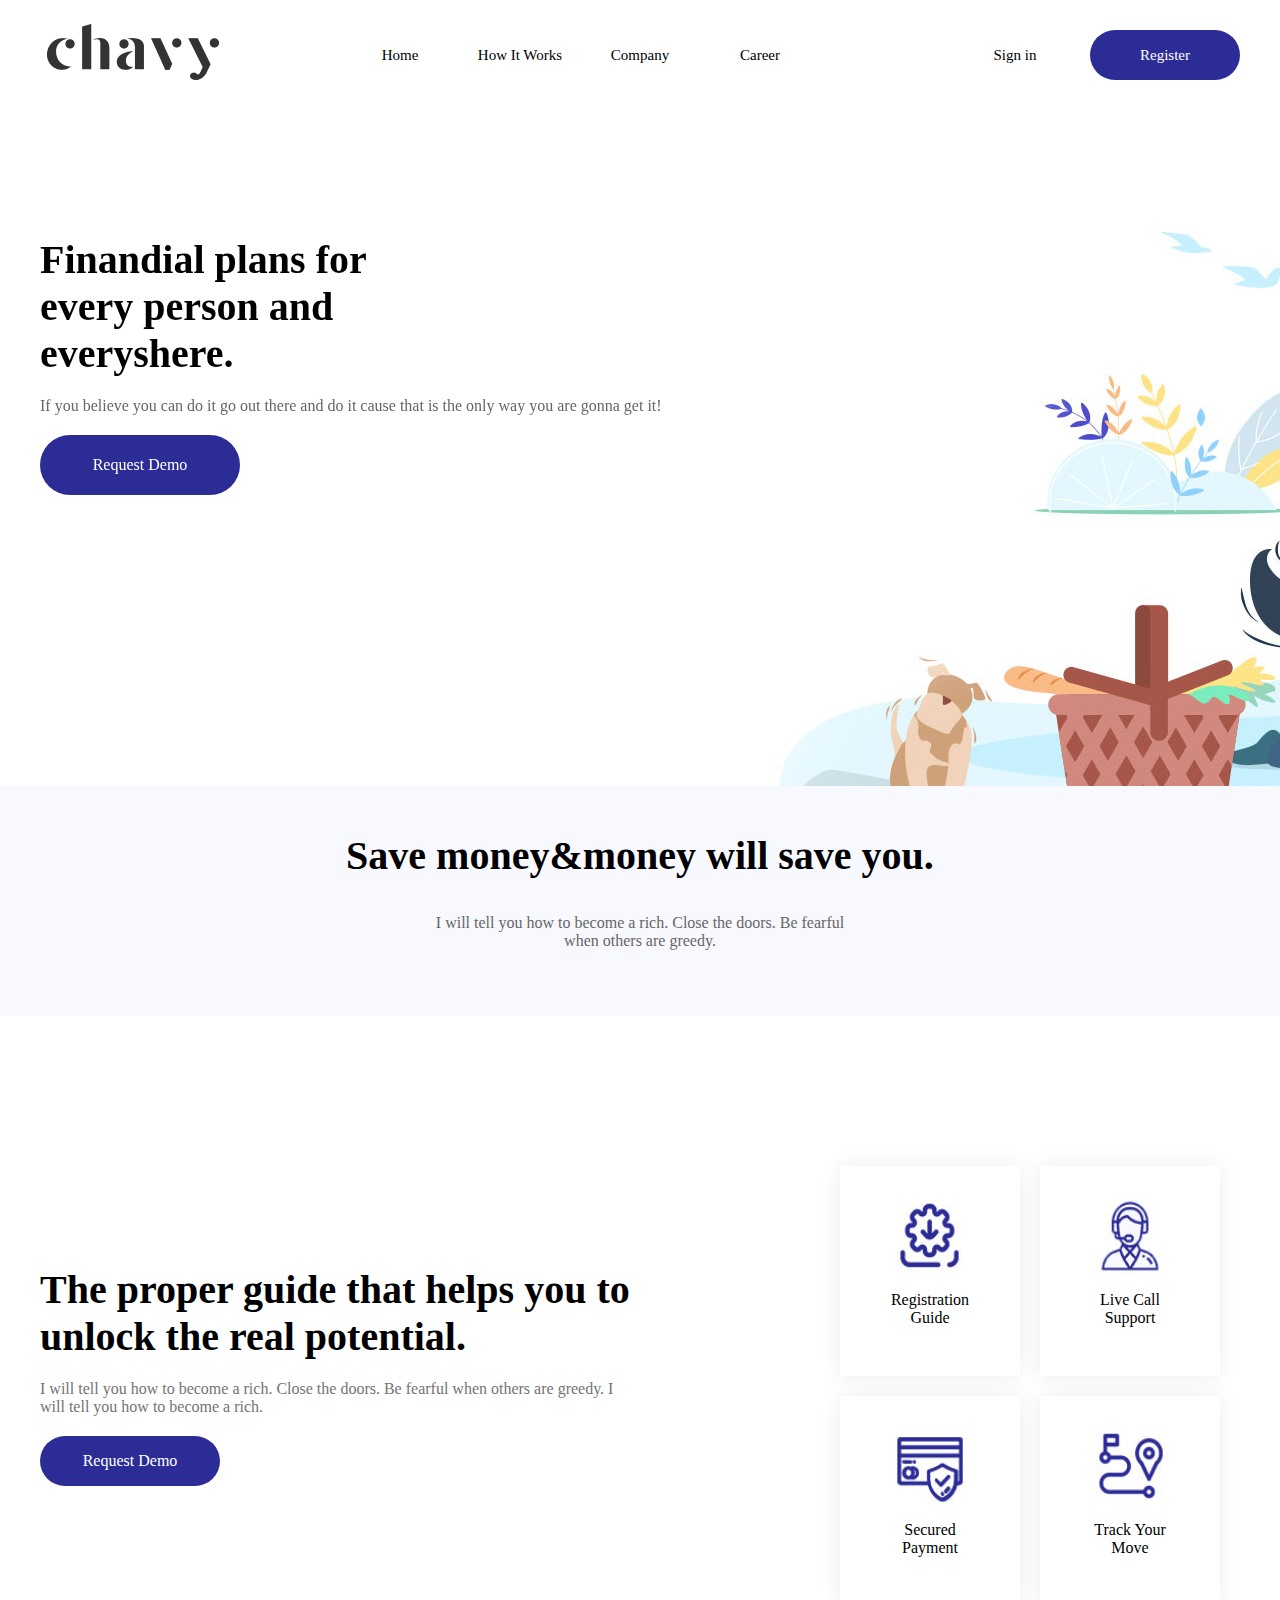
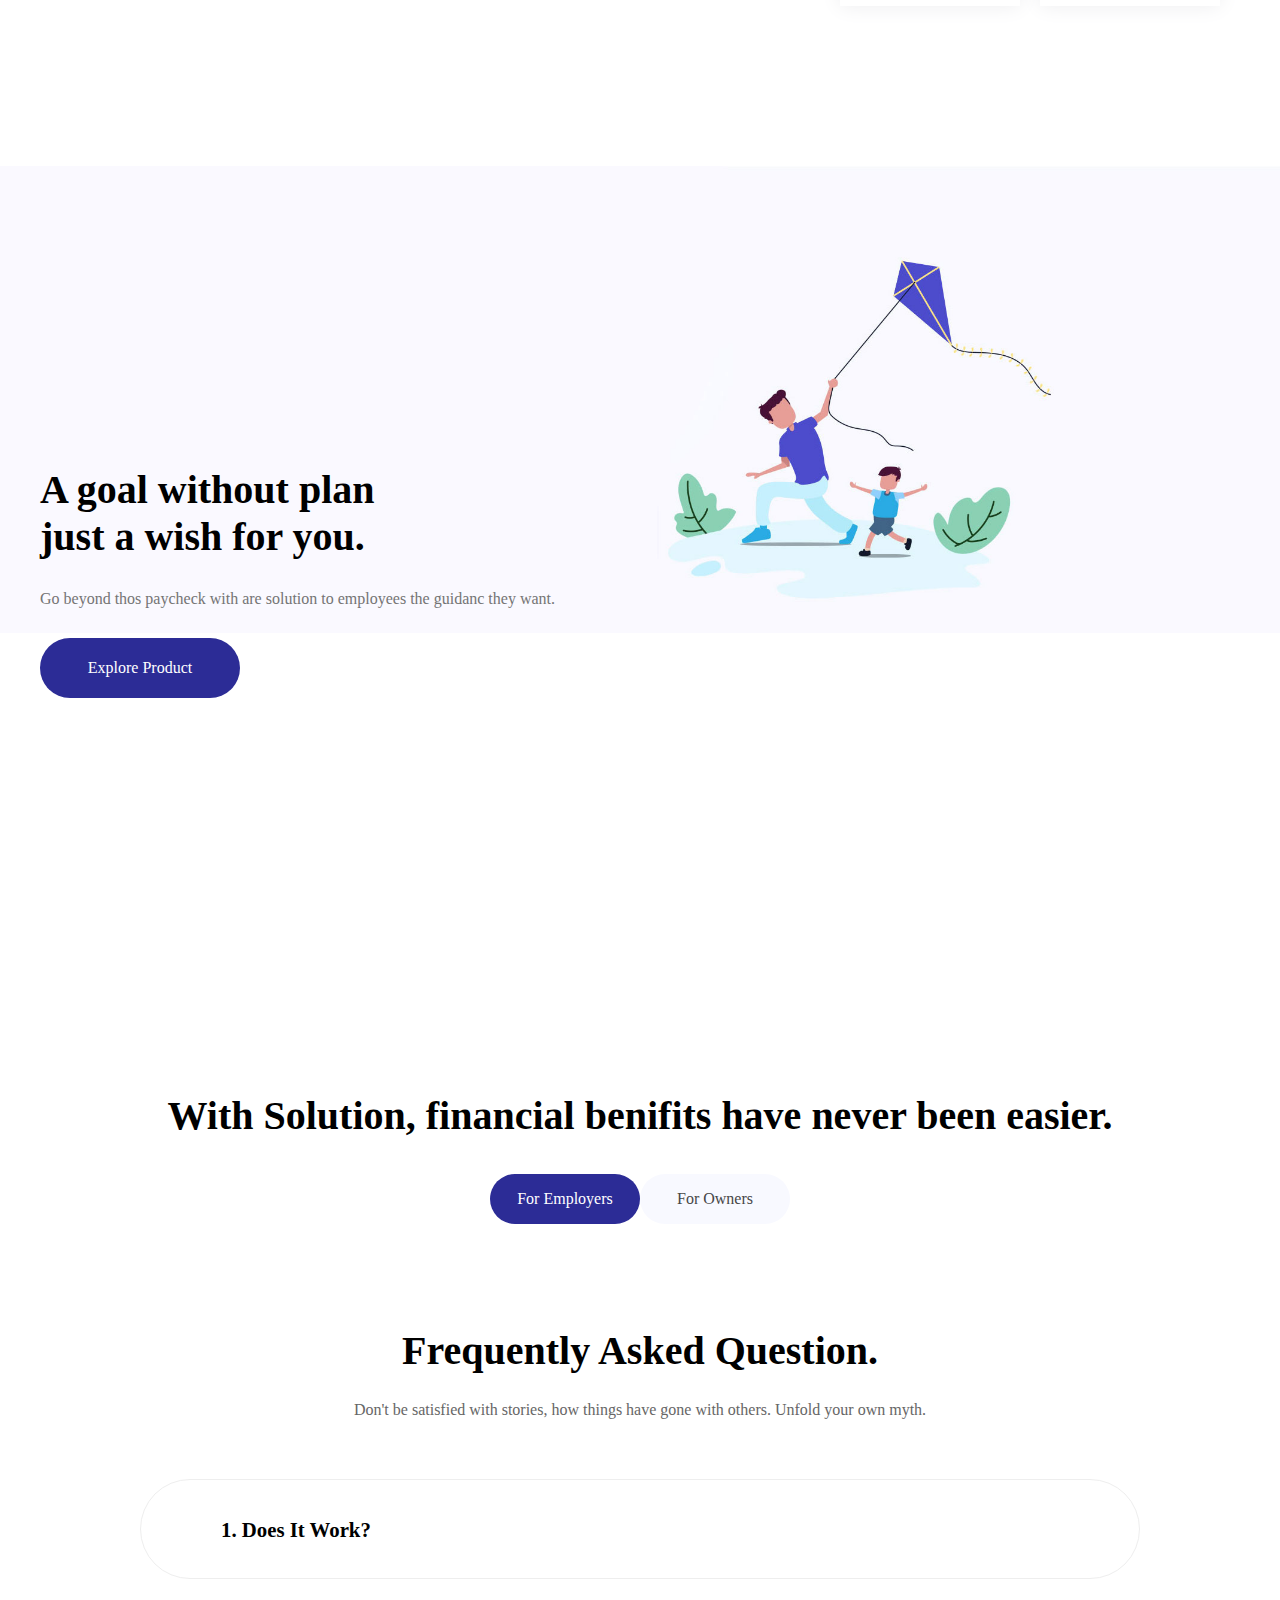
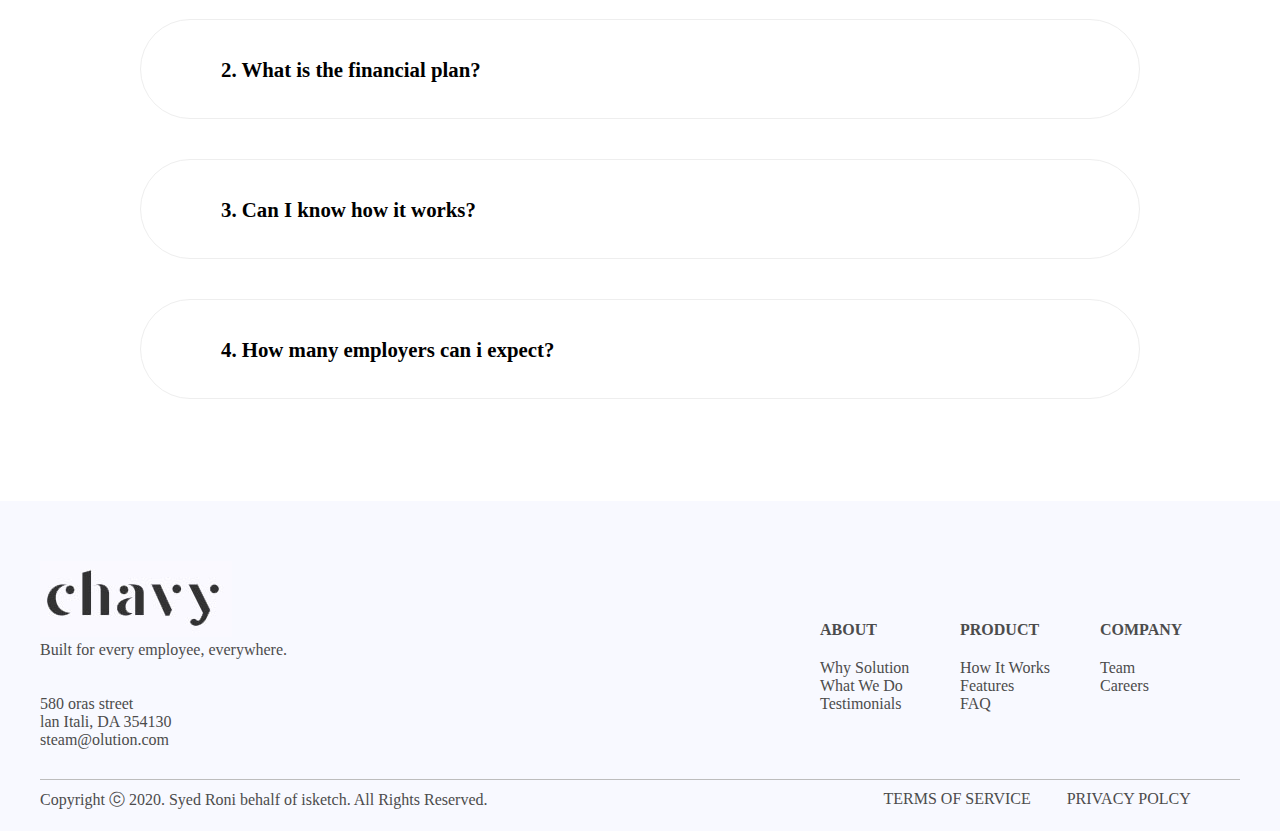
==== commit 641fc118: "chavy" ====
--- a/02chavy/index.html
+++ b/02chavy/index.html
@@ -39,11 +39,11 @@
 	    .sliderWrap{}
 	    .sliderWrap .txtWrap{width: 1200px;height: 700px;margin:0 auto;position: relative;}
 	    .sliderWrap .slider li{overflow:hidden;}
-	    .sliderWrap img{position: absolute;left:50%;}
-	    .sliderWrap .txt{position: absolute;top: 150px;width: 500px;}
+	    .sliderWrap img{position: absolute;left:60%;}
+	    .sliderWrap .txt{position: absolute;top: 150px;width: 650px;}
 	    .sliderWrap .txt h3{font-size:2.5em;margin-bottom:20px;}
 	    .sliderWrap .txt p{margin-bottom:20px; color:#666;}
-	    .sliderWrap .txt a{display:block; width: 200px;height: 60px;background:#2C2C96;color:white;border-radius:40px;text-align:center;line-height:60px;}
+	    .sliderWrap .txt a{display:block; width: 200px;height: 60px;background:#2C2C96;color:white;border-radius:30px;text-align:center;line-height:60px;}
 	    .sliderWrap .txt a:hover{background:red;color:white}
 		
 		/*sliderdown*/
@@ -53,7 +53,7 @@
 		.sliderdown p{text-align: center;color:#666;}
 		
 		/*main*/
-		.main{width: 1200px;height: 500px;margin:0 auto;position: relative;margin-top:150px;margin-bottom:150px;}
+		.main{width: 1200px;height: 500px;margin:0 auto;position: relative;margin-top:150px;margin-bottom:100px;}
 		.main .mainTxt{width: 600px;height: 300px;position: absolute;top:50%;margin-top:-150px;}
 		.main .mainTxt h3{font-size:2.5em;margin-bottom:20px;}
 		.main .mainTxt p{color:#747474;margin-bottom:20px;}
@@ -63,6 +63,14 @@
 		.main .mainImg p{text-align: center;margin-top:125px;} 
 		.main .mainImg img{width:100px;height: 100px;position: absolute;top:20px;left:50%;margin-left:-50px;} 
 
+		/*imgTwo*/
+		.imgTwo .itTxt{height: 900px;position: relative;}
+		.imgTwo img{width: 100%;position: absolute;display: inline-block;}
+		.imgTwo .itTwtin {width: 1200px;height: 300px;position: absolute;top:50%;margin-top:-150px;left:50%;margin-left:-600px;}
+		.imgTwo h3{font-size:2.5em;margin-bottom:30px;}
+		.imgTwo p{color:#747474;margin-bottom:30px;}
+		.imgTwo a{display: block; width: 200px;height: 60px;background: #2C2C96;color:white;border-radius:30px;text-align:center;line-height:60px;}
+
 		/*mainTwo*/
 		.mainTwo{width:1200px;height: 200px;margin:0 auto;position: relative;margin-bottom:35px;}
 		.mainTwo h3{font-size:40px;text-align: center;line-height: 100px;margin-bottom:8px;}
@@ -76,21 +84,23 @@
 		/*question*/
 		.question{width: 1200px;height: 800px;margin:0 auto;position: relative;}
 		.question .list{width: 1000px;position: absolute;left:50%;margin-left:-500px;}
-		.question h3{font-size:40px;text-align: center;line-height: 100px;margin-bottom:;}
+		.question h3{font-size:40px;text-align: center;line-height: 100px;}
 		.question p{text-align: center;color:#666;margin-bottom:60px;}
 		.question li{margin-bottom:40px;font-weight:bold;}
 		.question a{width: 1000px;height: 100px;display: block;line-height:100px;border-radius:50px;font-size:1.3em;padding-left:80px;border:1px solid #eee;}
 		.question a:hover{box-shadow:0 0 20px #eee;}
 
 		/*foorter*/
-		.footer{width: 100%;height: 400px;background-color: #f8f9ff;}
-		.footerWrap{width: 1200px;margin:0 auto;padding-top:70px;bottom:10px;position: relative;}
-		.footerlogo{width: 600px;}
-		.footermenu{width: 420px;height: 400px;position: absolute;right:0;top:50%;margin-top:px;}
+		.footer{width: 100%;background-color: #f8f9ff;}
+		.footerWrap{width: 1200px;margin:0 auto;padding-top:70px;bottom:10px;position: relative;color:#4C4C4C;}
+		.footerlogo{width: 600px;margin-bottom:10px;}
+		.footermenu{width: 420px;position: absolute;right:0;top:130px;}
 		.footermenu .fmOne{width:130px;margin-right:10px;float:left;}
-		.footermenu p{margin-bottom:20px;position: relative;}
-		.footerWrap .copy{width:1200px;padding-top:20px;}
-		.footerWrap:after{content:"";display:block;width: 1200px;height: 1px;background:#BDBDBD;clear:both;}
+		.footermenu p{margin-bottom:20px;position: relative;font-weight:bold;}
+		.footerWrap .footerlogo:after{content:"";display:block;width: 1200px;height: 1px;background:#BDBDBD;clear:both;margin-top: 30px}
+		.footerWrap .copy{width:1200px;margin-bottom:10px}
+		.footerWrap .copy p{float:left;margin-right:33%;}
+		.footerWrap .copy :last-child{margin-right:0;}
 
 	</style>
 </head>
@@ -125,16 +135,6 @@
 			</li>	
 			<li>
 				<div class="txtWrap">
-					<img src="images/bximg02.jpg" alt="">
-					<div class="txt">
-						<h3>A goal without plan<br> just a wish for you.</h3>
-						<p>Go beyond thos paycheck with are solution to employees the guidanc they want.</p>
-						<a href="#">Explore Product</a>
-					</div>
-				</div>
-			</li>
-			<li>
-				<div class="txtWrap">
 					<img src="images/bximg03.jpg" alt="">
 					<div class="txt">
 						<h3>Financial planning is about <br> more than just good advice <br> or investment retuns.</h3>
@@ -178,6 +178,17 @@
 					<p>Track Your <br>Move<p>
 				</li>
 			</ul>
+		</div>
+	</div>
+	
+	<div class="imgTwo clearfix">
+		<div class="itTxt clearfix">
+			    <img  src="images/bximg02.jpg" class="clearfix" alt="">
+				<div class="itTwtin">
+					<h3>A goal without plan<br> just a wish for you.</h3>
+					<p>Go beyond thos paycheck with are solution to employees the guidanc they want.</p>
+					<a href="#">Explore Product</a>
+				</div>
 		</div>
 	</div>
 
@@ -203,7 +214,7 @@
 	<div class="footer">
 		<div class="footerWrap clearfix">
 			<div class="footerlogo">
-				<img src="images/logo.png" alt="">
+				<img src="images/logotwo.jpg" alt="">
 				<p>Built for every employee, everywhere. <br><br><br>
 		           580 oras street <br>
 				   lan Itali, DA 354130 <br>steam@olution.com </p>
@@ -235,8 +246,7 @@
 			</div>
 			<div class="copy clearfix">
 				<p>Copyright ⓒ 2020. Syed Roni behalf of isketch. All Rights Reserved.</p>
-				TERMS OF SERVICE
-				PRIVACY POLCY
+				<p>TERMS OF SERVICE&nbsp;&nbsp;&nbsp;&nbsp;&nbsp;&nbsp;&nbsp;&nbsp;&nbsp;PRIVACY POLCY</p>
 			</div>
 		</div>	
 	</div>
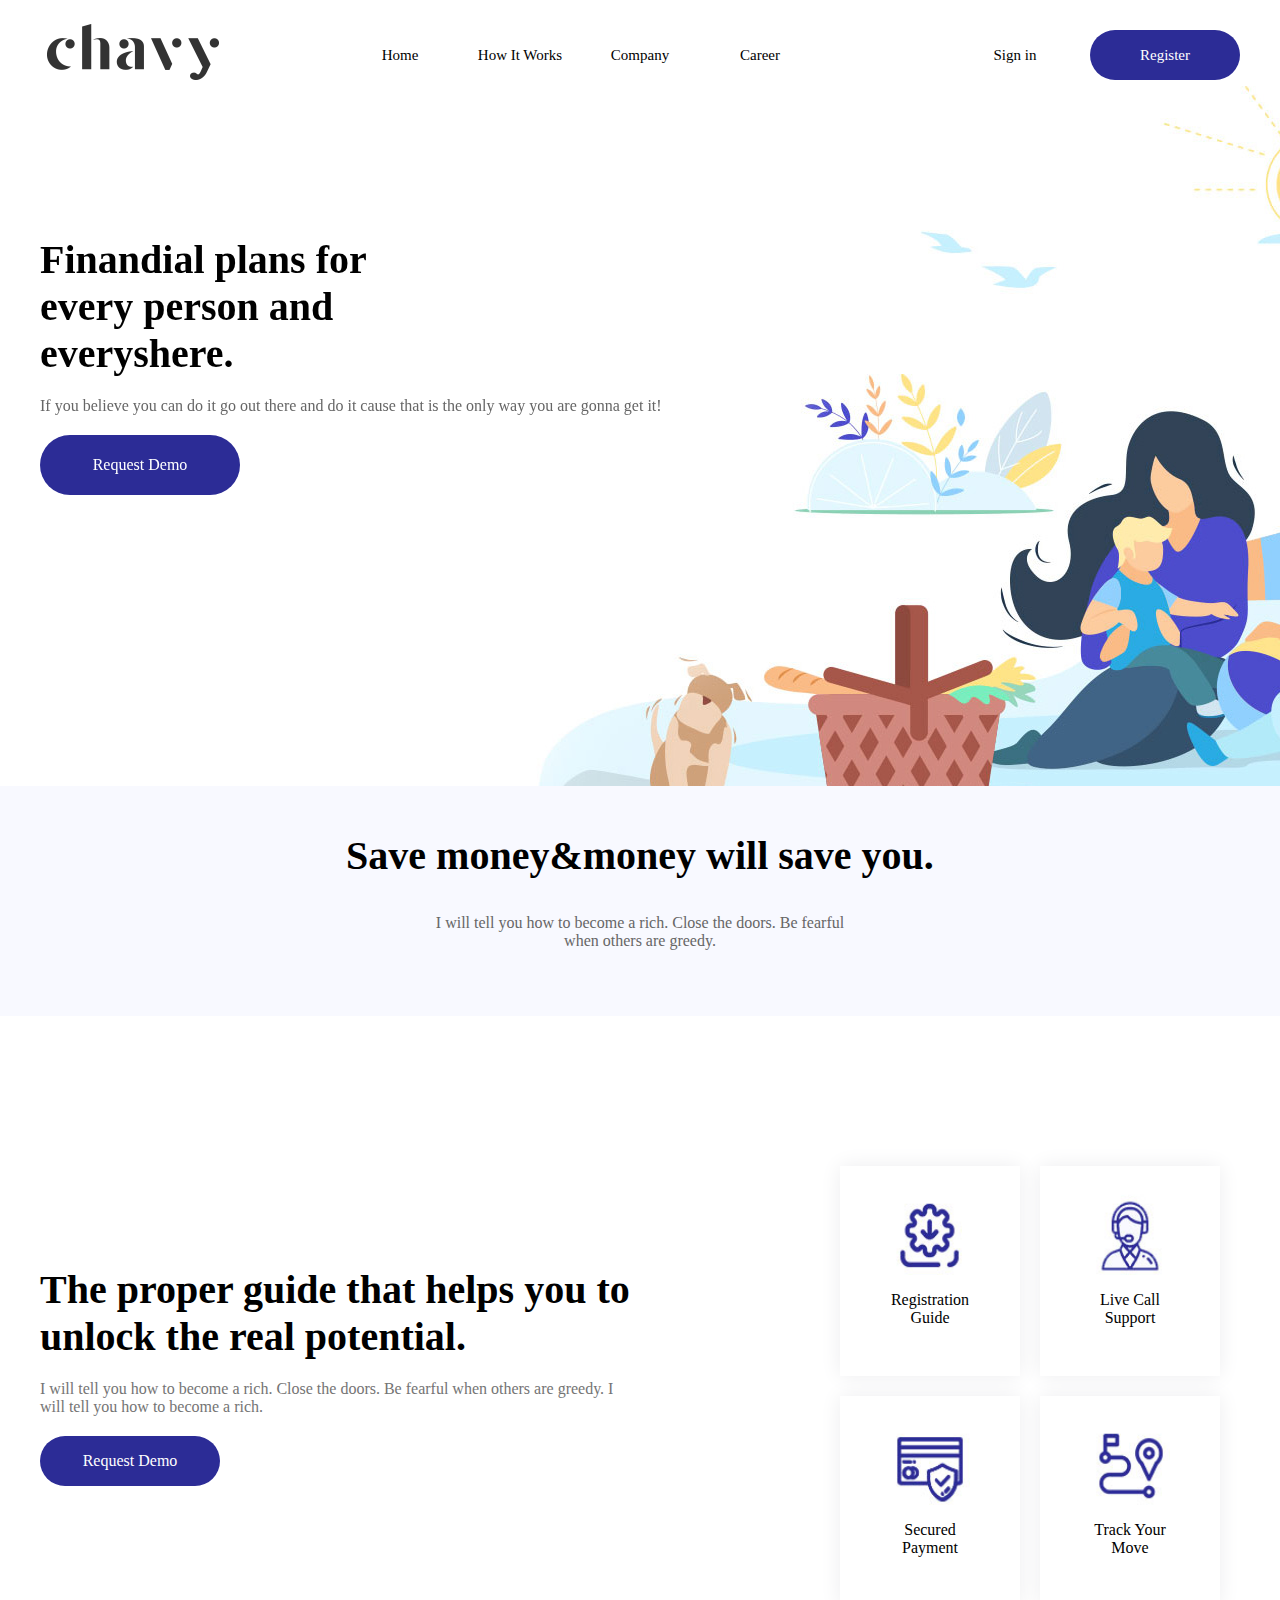
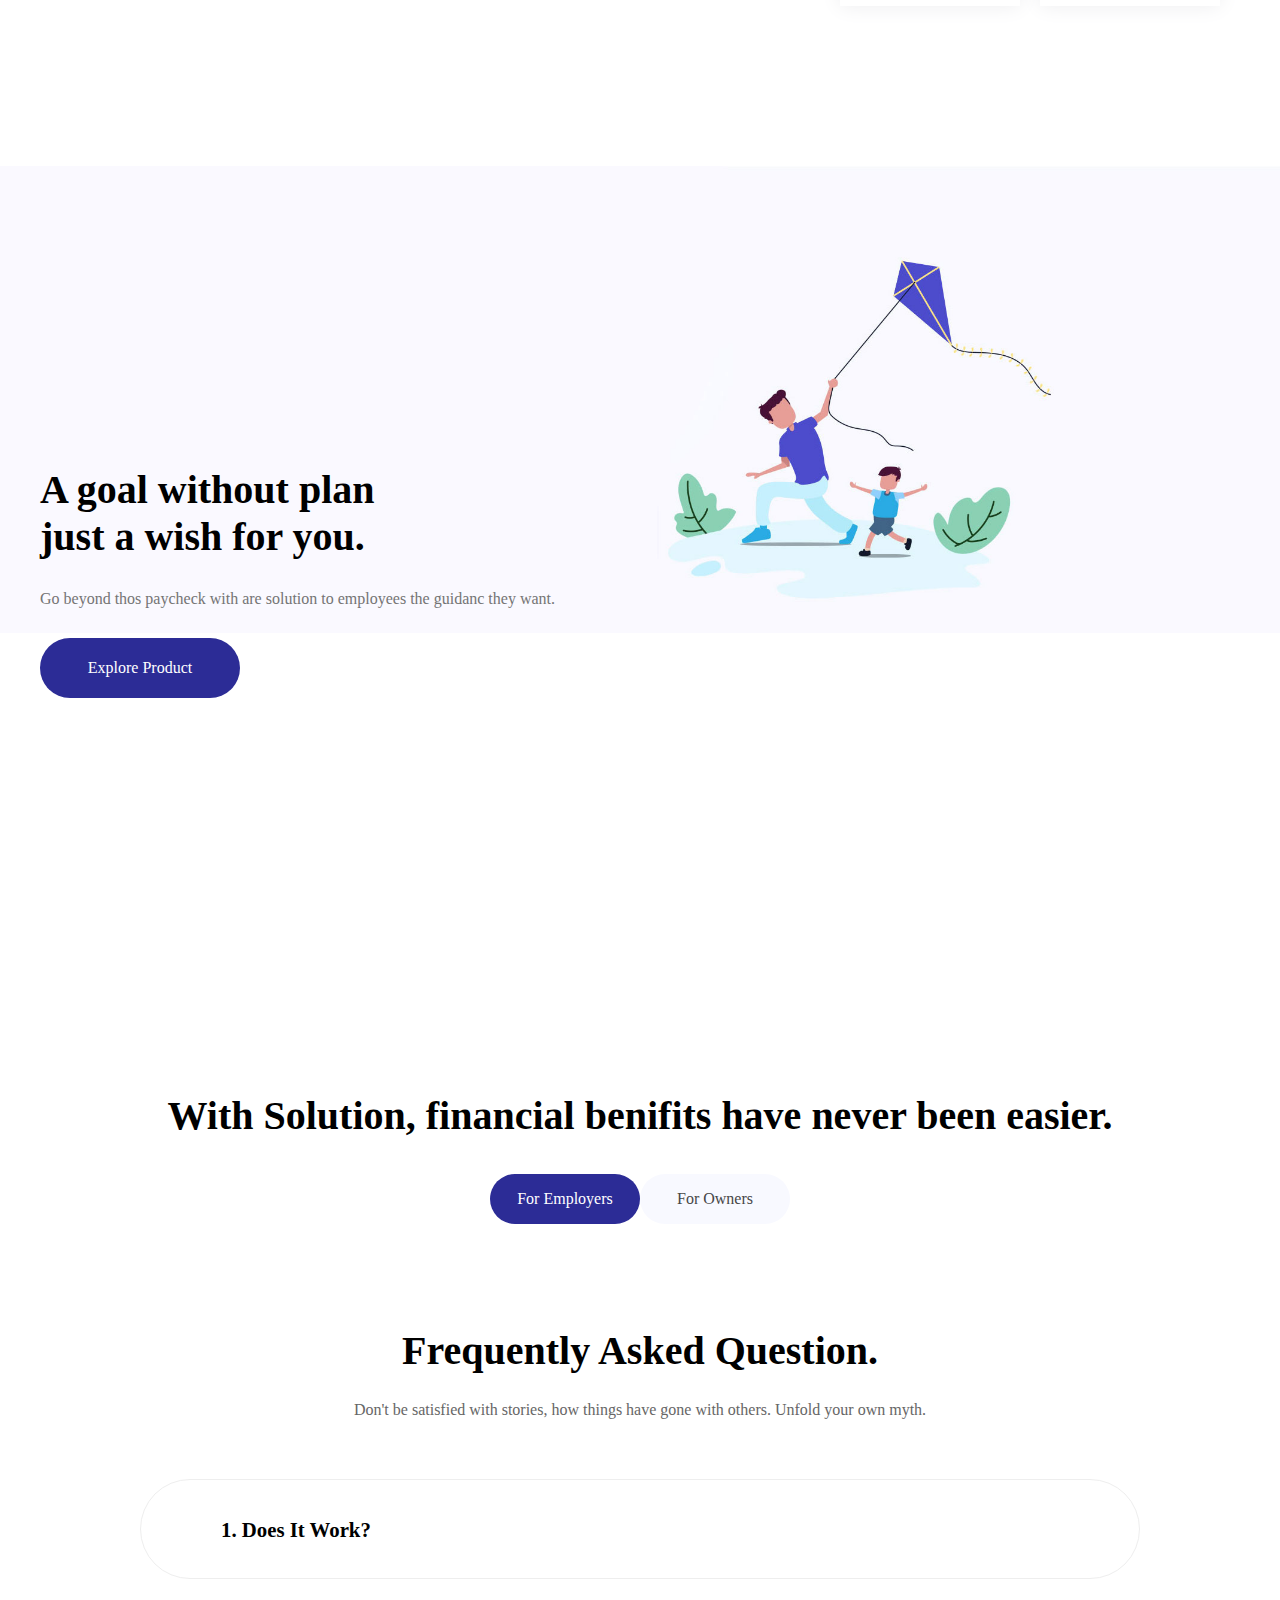
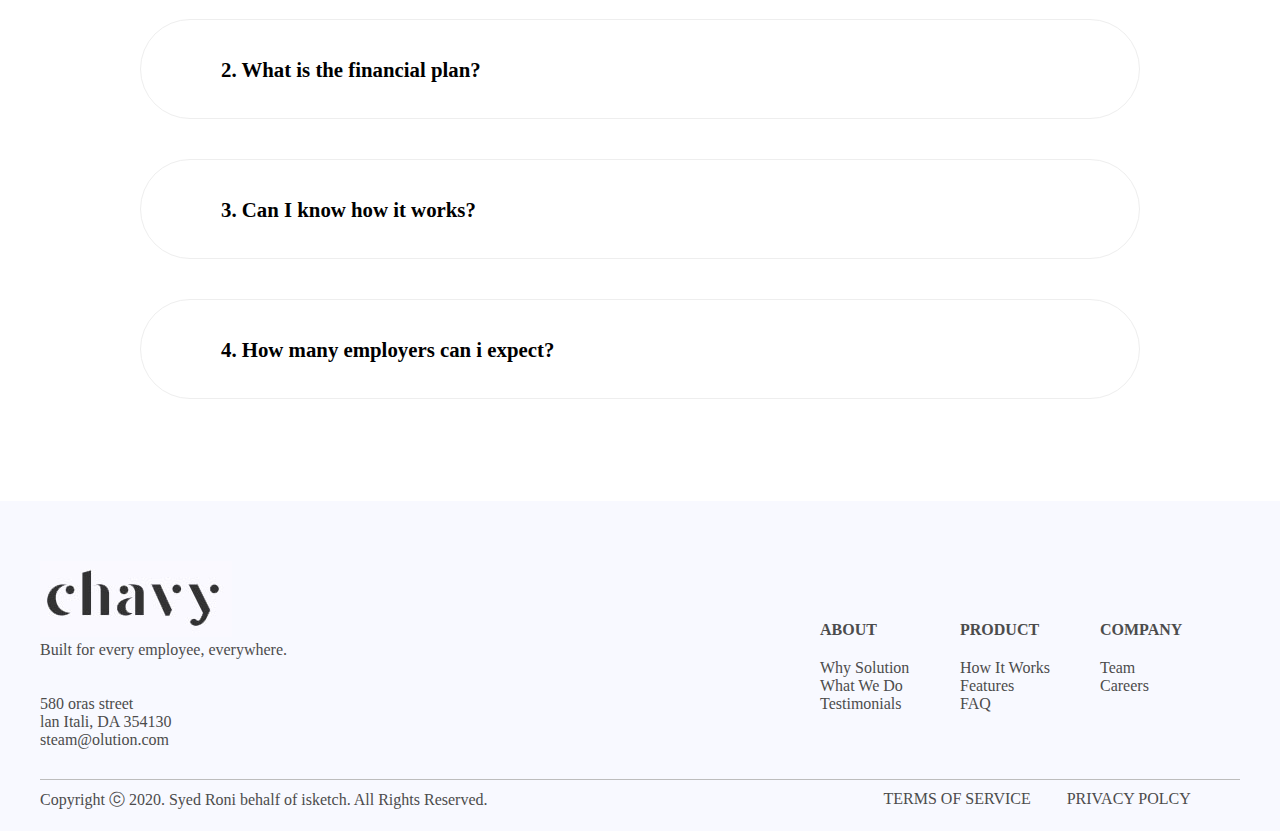
==== commit 25179121: "chavy" ====
--- a/02chavy/index.html
+++ b/02chavy/index.html
@@ -39,7 +39,7 @@
 	    .sliderWrap{}
 	    .sliderWrap .txtWrap{width: 1200px;height: 700px;margin:0 auto;position: relative;}
 	    .sliderWrap .slider li{overflow:hidden;}
-	    .sliderWrap img{position: absolute;left:60%;}
+	    .sliderWrap img{position: absolute;left:40%;}
 	    .sliderWrap .txt{position: absolute;top: 150px;width: 650px;}
 	    .sliderWrap .txt h3{font-size:2.5em;margin-bottom:20px;}
 	    .sliderWrap .txt p{margin-bottom:20px; color:#666;}
@@ -65,7 +65,7 @@
 
 		/*imgTwo*/
 		.imgTwo .itTxt{height: 900px;position: relative;}
-		.imgTwo img{width: 100%;position: absolute;display: inline-block;}
+		.imgTwo img{width: 100%;margin:0 auto;}
 		.imgTwo .itTwtin {width: 1200px;height: 300px;position: absolute;top:50%;margin-top:-150px;left:50%;margin-left:-600px;}
 		.imgTwo h3{font-size:2.5em;margin-bottom:30px;}
 		.imgTwo p{color:#747474;margin-bottom:30px;}
